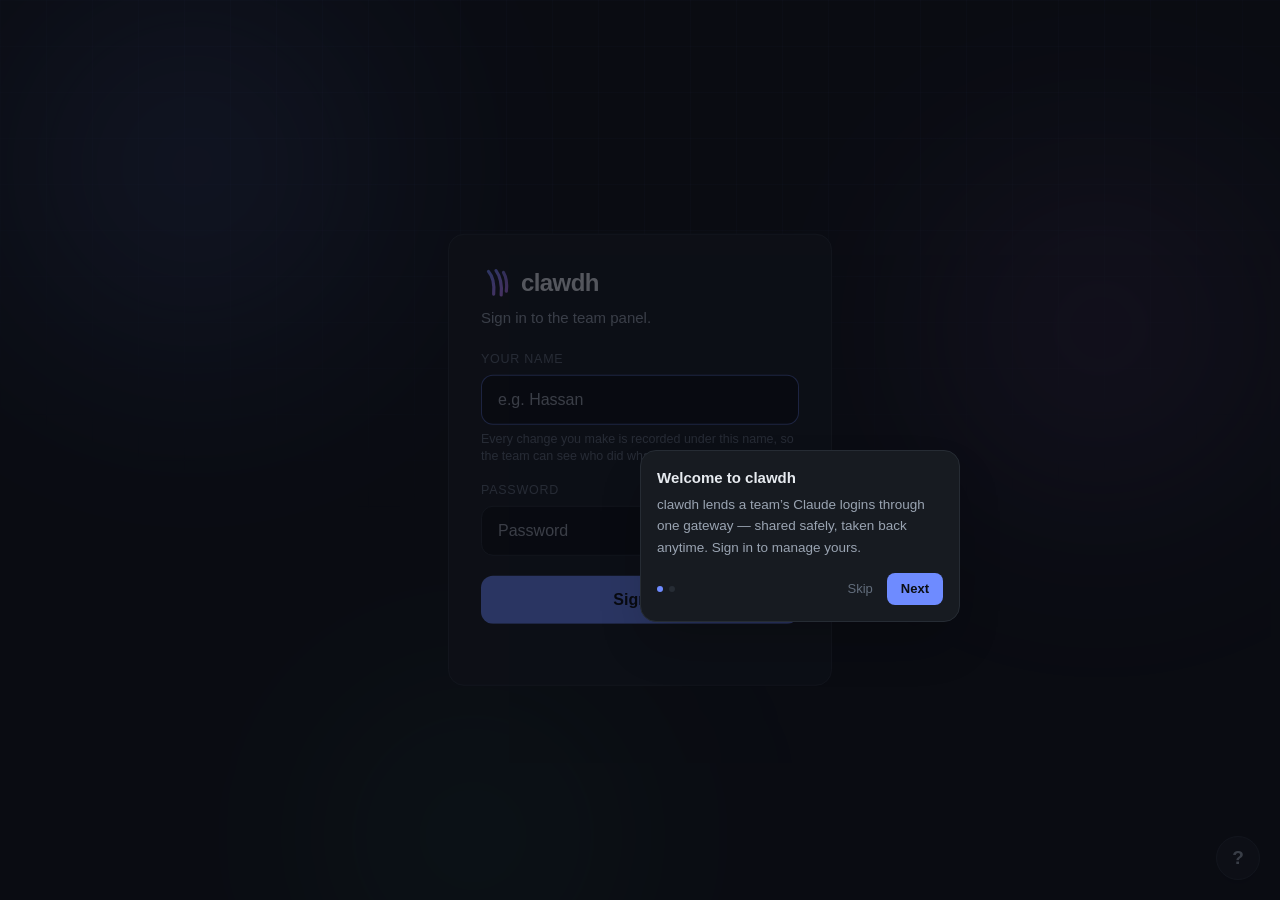
==== panel/webui/index.html @ 78600550 "chore(panel): ship the build that has the Telemetry tab Co-Authored-By: Claude Sonnet 5.5 <noreply@a" ====
<!doctype html>
<html lang="en">
  <head>
    <meta charset="UTF-8" />
    <meta name="viewport" content="width=device-width, initial-scale=1.0" />
    <meta name="description" content="clawdh — share one Claude subscription across a team." />
    <link rel="icon" href="data:image/svg+xml,%3Csvg xmlns='http://www.w3.org/2000/svg' viewBox='0 0 32 32'%3E%3Cdefs%3E%3ClinearGradient id='g' x1='4' y1='2' x2='28' y2='30' gradientUnits='userSpaceOnUse'%3E%3Cstop stop-color='%236E8BFF'/%3E%3Cstop offset='1' stop-color='%23C77DFF'/%3E%3C/linearGradient%3E%3C/defs%3E%3Cg fill='none' stroke='url(%23g)' stroke-width='3.4' stroke-linecap='round'%3E%3Cpath d='M8 4C12.5 9 14.5 17 13.5 28'/%3E%3Cpath d='M16 3C20.5 9 22.5 18 21.5 29'/%3E%3Cpath d='M24 5C27 10 28 16.5 27 25'/%3E%3C/g%3E%3C/svg%3E" />
    <title>clawdh</title>
    <script type="module" crossorigin src="./assets/index-BSaSTLwF.js"></script>
    <link rel="stylesheet" crossorigin href="./assets/index-Ym2a5J-C.css">
  </head>
  <body>
    <div id="root"></div>
  </body>
</html>
---- panel/webui/assets/index-Ym2a5J-C.css ----
*,:before,:after{--tw-border-spacing-x: 0;--tw-border-spacing-y: 0;--tw-translate-x: 0;--tw-translate-y: 0;--tw-rotate: 0;--tw-skew-x: 0;--tw-skew-y: 0;--tw-scale-x: 1;--tw-scale-y: 1;--tw-pan-x: ;--tw-pan-y: ;--tw-pinch-zoom: ;--tw-scroll-snap-strictness: proximity;--tw-gradient-from-position: ;--tw-gradient-via-position: ;--tw-gradient-to-position: ;--tw-ordinal: ;--tw-slashed-zero: ;--tw-numeric-figure: ;--tw-numeric-spacing: ;--tw-numeric-fraction: ;--tw-ring-inset: ;--tw-ring-offset-width: 0px;--tw-ring-offset-color: #fff;--tw-ring-color: rgb(59 130 246 / .5);--tw-ring-offset-shadow: 0 0 #0000;--tw-ring-shadow: 0 0 #0000;--tw-shadow: 0 0 #0000;--tw-shadow-colored: 0 0 #0000;--tw-blur: ;--tw-brightness: ;--tw-contrast: ;--tw-grayscale: ;--tw-hue-rotate: ;--tw-invert: ;--tw-saturate: ;--tw-sepia: ;--tw-drop-shadow: ;--tw-backdrop-blur: ;--tw-backdrop-brightness: ;--tw-backdrop-contrast: ;--tw-backdrop-grayscale: ;--tw-backdrop-hue-rotate: ;--tw-backdrop-invert: ;--tw-backdrop-opacity: ;--tw-backdrop-saturate: ;--tw-backdrop-sepia: ;--tw-contain-size: ;--tw-contain-layout: ;--tw-contain-paint: ;--tw-contain-style: }::backdrop{--tw-border-spacing-x: 0;--tw-border-spacing-y: 0;--tw-translate-x: 0;--tw-translate-y: 0;--tw-rotate: 0;--tw-skew-x: 0;--tw-skew-y: 0;--tw-scale-x: 1;--tw-scale-y: 1;--tw-pan-x: ;--tw-pan-y: ;--tw-pinch-zoom: ;--tw-scroll-snap-strictness: proximity;--tw-gradient-from-position: ;--tw-gradient-via-position: ;--tw-gradient-to-position: ;--tw-ordinal: ;--tw-slashed-zero: ;--tw-numeric-figure: ;--tw-numeric-spacing: ;--tw-numeric-fraction: ;--tw-ring-inset: ;--tw-ring-offset-width: 0px;--tw-ring-offset-color: #fff;--tw-ring-color: rgb(59 130 246 / .5);--tw-ring-offset-shadow: 0 0 #0000;--tw-ring-shadow: 0 0 #0000;--tw-shadow: 0 0 #0000;--tw-shadow-colored: 0 0 #0000;--tw-blur: ;--tw-brightness: ;--tw-contrast: ;--tw-grayscale: ;--tw-hue-rotate: ;--tw-invert: ;--tw-saturate: ;--tw-sepia: ;--tw-drop-shadow: ;--tw-backdrop-blur: ;--tw-backdrop-brightness: ;--tw-backdrop-contrast: ;--tw-backdrop-grayscale: ;--tw-backdrop-hue-rotate: ;--tw-backdrop-invert: ;--tw-backdrop-opacity: ;--tw-backdrop-saturate: ;--tw-backdrop-sepia: ;--tw-contain-size: ;--tw-contain-layout: ;--tw-contain-paint: ;--tw-contain-style: }*,:before,:after{box-sizing:border-box;border-width:0;border-style:solid;border-color:#e5e7eb}:before,:after{--tw-content: ""}html,:host{line-height:1.5;-webkit-text-size-adjust:100%;-moz-tab-size:4;-o-tab-size:4;tab-size:4;font-family:-apple-system,BlinkMacSystemFont,Segoe UI,Roboto,sans-serif;font-feature-settings:normal;font-variation-settings:normal;-webkit-tap-highlight-color:transparent}body{margin:0;line-height:inherit}hr{height:0;color:inherit;border-top-width:1px}abbr:where([title]){-webkit-text-decoration:underline dotted;text-decoration:underline dotted}h1,h2,h3,h4,h5,h6{font-size:inherit;font-weight:inherit}a{color:inherit;text-decoration:inherit}b,strong{font-weight:bolder}code,kbd,samp,pre{font-family:ui-monospace,SFMono-Regular,Menlo,monospace;font-feature-settings:normal;font-variation-settings:normal;font-size:1em}small{font-size:80%}sub,sup{font-size:75%;line-height:0;position:relative;vertical-align:baseline}sub{bottom:-.25em}sup{top:-.5em}table{text-indent:0;border-color:inherit;border-collapse:collapse}button,input,optgroup,select,textarea{font-family:inherit;font-feature-settings:inherit;font-variation-settings:inherit;font-size:100%;font-weight:inherit;line-height:inherit;letter-spacing:inherit;color:inherit;margin:0;padding:0}button,select{text-transform:none}button,input:where([type=button]),input:where([type=reset]),input:where([type=submit]){-webkit-appearance:button;background-color:transparent;background-image:none}:-moz-focusring{outline:auto}:-moz-ui-invalid{box-shadow:none}progress{vertical-align:baseline}::-webkit-inner-spin-button,::-webkit-outer-spin-button{height:auto}[type=search]{-webkit-appearance:textfield;outline-offset:-2px}::-webkit-search-decoration{-webkit-appearance:none}::-webkit-file-upload-button{-webkit-appearance:button;font:inherit}summary{display:list-item}blockquote,dl,dd,h1,h2,h3,h4,h5,h6,hr,figure,p,pre{margin:0}fieldset{margin:0;padding:0}legend{padding:0}ol,ul,menu{list-style:none;margin:0;padding:0}dialog{padding:0}textarea{resize:vertical}input::-moz-placeholder,textarea::-moz-placeholder{opacity:1;color:#9ca3af}input::placeholder,textarea::placeholder{opacity:1;color:#9ca3af}button,[role=button]{cursor:pointer}:disabled{cursor:default}img,svg,video,canvas,audio,iframe,embed,object{display:block;vertical-align:middle}img,video{max-width:100%;height:auto}[hidden]:where(:not([hidden=until-found])){display:none}.pointer-events-none{pointer-events:none}.visible{visibility:visible}.fixed{position:fixed}.absolute{position:absolute}.relative{position:relative}.inset-0{top:0;right:0;bottom:0;left:0}.inset-x-0{left:0;right:0}.inset-x-2{left:.5rem;right:.5rem}.-bottom-px{bottom:-1px}.-left-\[27px\]{left:-27px}.bottom-3\.5{bottom:.875rem}.right-0{right:0}.right-3\.5{right:.875rem}.top-1\.5{top:.375rem}.top-1\/3{top:33.333333%}.z-10{z-index:10}.z-30{z-index:30}.z-40{z-index:40}.z-50{z-index:50}.z-\[60\]{z-index:60}.col-span-2{grid-column:span 2 / span 2}.col-start-1{grid-column-start:1}.col-start-2{grid-column-start:2}.row-start-1{grid-row-start:1}.row-start-2{grid-row-start:2}.-mx-5{margin-left:-1.25rem;margin-right:-1.25rem}.mx-auto{margin-left:auto;margin-right:auto}.mb-1{margin-bottom:.25rem}.mb-1\.5{margin-bottom:.375rem}.mb-2{margin-bottom:.5rem}.mb-2\.5{margin-bottom:.625rem}.mb-6{margin-bottom:1.5rem}.ml-1\.5{margin-left:.375rem}.ml-2{margin-left:.5rem}.ml-auto{margin-left:auto}.mr-2{margin-right:.5rem}.mt-0\.5{margin-top:.125rem}.mt-1{margin-top:.25rem}.mt-1\.5{margin-top:.375rem}.mt-10{margin-top:2.5rem}.mt-2{margin-top:.5rem}.mt-2\.5{margin-top:.625rem}.mt-3{margin-top:.75rem}.mt-3\.5{margin-top:.875rem}.mt-4{margin-top:1rem}.mt-5{margin-top:1.25rem}.mt-6{margin-top:1.5rem}.mt-8{margin-top:2rem}.block{display:block}.inline-block{display:inline-block}.inline{display:inline}.flex{display:flex}.inline-flex{display:inline-flex}.grid{display:grid}.hidden{display:none}.h-0\.5{height:.125rem}.h-1\.5{height:.375rem}.h-10{height:2.5rem}.h-2{height:.5rem}.h-2\.5{height:.625rem}.h-3\.5{height:.875rem}.h-5{height:1.25rem}.h-8{height:2rem}.h-9{height:2.25rem}.h-\[6px\]{height:6px}.h-full{height:100%}.max-h-72{max-height:18rem}.max-h-80{max-height:20rem}.min-h-0{min-height:0px}.min-h-\[1\.2em\]{min-height:1.2em}.min-h-\[28px\]{min-height:28px}.min-h-full{min-height:100%}.min-h-screen{min-height:100vh}.w-1\.5{width:.375rem}.w-10{width:2.5rem}.w-12{width:3rem}.w-16{width:4rem}.w-2\.5{width:.625rem}.w-3\.5{width:.875rem}.w-32{width:8rem}.w-4{width:1rem}.w-5{width:1.25rem}.w-60{width:15rem}.w-8{width:2rem}.w-9{width:2.25rem}.w-\[6px\]{width:6px}.w-fit{width:-moz-fit-content;width:fit-content}.w-full{width:100%}.min-w-0{min-width:0px}.max-w-3xl{max-width:48rem}.max-w-5xl{max-width:64rem}.max-w-\[20rem\]{max-width:20rem}.max-w-full{max-width:100%}.max-w-md{max-width:28rem}.max-w-sm{max-width:24rem}.max-w-xl{max-width:36rem}.flex-1{flex:1 1 0%}.shrink-0{flex-shrink:0}.basis-\[200px\]{flex-basis:200px}.basis-full{flex-basis:100%}.transform{transform:translate(var(--tw-translate-x),var(--tw-translate-y)) rotate(var(--tw-rotate)) skew(var(--tw-skew-x)) skewY(var(--tw-skew-y)) scaleX(var(--tw-scale-x)) scaleY(var(--tw-scale-y))}@keyframes pulse{50%{opacity:.5}}.animate-pulse{animation:pulse 2s cubic-bezier(.4,0,.6,1) infinite}.cursor-help{cursor:help}.resize{resize:both}.grid-cols-1{grid-template-columns:repeat(1,minmax(0,1fr))}.grid-cols-2{grid-template-columns:repeat(2,minmax(0,1fr))}.grid-cols-\[1fr_auto_auto_auto\]{grid-template-columns:1fr auto auto auto}.grid-cols-\[minmax\(0\,1fr\)_96px\]{grid-template-columns:minmax(0,1fr) 96px}.flex-col{flex-direction:column}.flex-wrap{flex-wrap:wrap}.items-start{align-items:flex-start}.items-end{align-items:flex-end}.items-center{align-items:center}.items-baseline{align-items:baseline}.justify-end{justify-content:flex-end}.justify-center{justify-content:center}.justify-between{justify-content:space-between}.gap-1{gap:.25rem}.gap-1\.5{gap:.375rem}.gap-2{gap:.5rem}.gap-2\.5{gap:.625rem}.gap-3{gap:.75rem}.gap-4{gap:1rem}.gap-x-3{-moz-column-gap:.75rem;column-gap:.75rem}.gap-x-4{-moz-column-gap:1rem;column-gap:1rem}.gap-x-6{-moz-column-gap:1.5rem;column-gap:1.5rem}.gap-y-0\.5{row-gap:.125rem}.gap-y-1{row-gap:.25rem}.gap-y-2{row-gap:.5rem}.gap-y-3{row-gap:.75rem}.space-y-2>:not([hidden])~:not([hidden]){--tw-space-y-reverse: 0;margin-top:calc(.5rem * calc(1 - var(--tw-space-y-reverse)));margin-bottom:calc(.5rem * var(--tw-space-y-reverse))}.divide-y>:not([hidden])~:not([hidden]){--tw-divide-y-reverse: 0;border-top-width:calc(1px * calc(1 - var(--tw-divide-y-reverse)));border-bottom-width:calc(1px * var(--tw-divide-y-reverse))}.divide-line\/60>:not([hidden])~:not([hidden]){border-color:#262c3499}.overflow-auto{overflow:auto}.overflow-hidden{overflow:hidden}.overflow-x-auto{overflow-x:auto}.overflow-y-auto{overflow-y:auto}.truncate{overflow:hidden;text-overflow:ellipsis;white-space:nowrap}.whitespace-nowrap{white-space:nowrap}.whitespace-pre-wrap{white-space:pre-wrap}.break-words{overflow-wrap:break-word}.rounded{border-radius:.25rem}.rounded-2xl{border-radius:1rem}.rounded-full{border-radius:9999px}.rounded-lg{border-radius:.5rem}.rounded-md{border-radius:.375rem}.rounded-xl{border-radius:.75rem}.border{border-width:1px}.border-2{border-width:2px}.border-b{border-bottom-width:1px}.border-l{border-left-width:1px}.border-t{border-top-width:1px}.border-dashed{border-style:dashed}.border-crit\/30{border-color:#e05c534d}.border-crit\/40{border-color:#e05c5366}.border-ground{--tw-border-opacity: 1;border-color:rgb(15 18 22 / var(--tw-border-opacity, 1))}.border-line{--tw-border-opacity: 1;border-color:rgb(38 44 52 / var(--tw-border-opacity, 1))}.border-ok{--tw-border-opacity: 1;border-color:rgb(70 192 138 / var(--tw-border-opacity, 1))}.border-ok\/30{border-color:#46c08a4d}.border-ok\/40{border-color:#46c08a66}.border-ok\/50{border-color:#46c08a80}.border-primary{--tw-border-opacity: 1;border-color:rgb(110 139 255 / var(--tw-border-opacity, 1))}.border-primary\/40{border-color:#6e8bff66}.border-primary\/60{border-color:#6e8bff99}.border-warn\/30{border-color:#e0a83e4d}.border-warn\/40{border-color:#e0a83e66}.bg-black\/55{background-color:#0000008c}.bg-black\/60{background-color:#0009}.bg-crit{--tw-bg-opacity: 1;background-color:rgb(224 92 83 / var(--tw-bg-opacity, 1))}.bg-crit\/10{background-color:#e05c531a}.bg-crit\/5{background-color:#e05c530d}.bg-ground{--tw-bg-opacity: 1;background-color:rgb(15 18 22 / var(--tw-bg-opacity, 1))}.bg-line{--tw-bg-opacity: 1;background-color:rgb(38 44 52 / var(--tw-bg-opacity, 1))}.bg-ok{--tw-bg-opacity: 1;background-color:rgb(70 192 138 / var(--tw-bg-opacity, 1))}.bg-ok\/10{background-color:#46c08a1a}.bg-primary{--tw-bg-opacity: 1;background-color:rgb(110 139 255 / var(--tw-bg-opacity, 1))}.bg-primary\/10{background-color:#6e8bff1a}.bg-primary\/15{background-color:#6e8bff26}.bg-raised{--tw-bg-opacity: 1;background-color:rgb(23 27 33 / var(--tw-bg-opacity, 1))}.bg-raised-2{--tw-bg-opacity: 1;background-color:rgb(30 36 45 / var(--tw-bg-opacity, 1))}.bg-sunken{--tw-bg-opacity: 1;background-color:rgb(11 14 18 / var(--tw-bg-opacity, 1))}.bg-transparent{background-color:transparent}.bg-warn{--tw-bg-opacity: 1;background-color:rgb(224 168 62 / var(--tw-bg-opacity, 1))}.bg-warn\/10{background-color:#e0a83e1a}.fill-faint{fill:#626d7c}.fill-ink{fill:#e7ebf0}.stroke-line{stroke:#262c34}.p-0\.5{padding:.125rem}.p-1{padding:.25rem}.p-3{padding:.75rem}.p-3\.5{padding:.875rem}.p-4{padding:1rem}.p-5{padding:1.25rem}.p-7{padding:1.75rem}.p-8{padding:2rem}.px-1\.5{padding-left:.375rem;padding-right:.375rem}.px-2{padding-left:.5rem;padding-right:.5rem}.px-2\.5{padding-left:.625rem;padding-right:.625rem}.px-3{padding-left:.75rem;padding-right:.75rem}.px-3\.5{padding-left:.875rem;padding-right:.875rem}.px-4{padding-left:1rem;padding-right:1rem}.px-5{padding-left:1.25rem;padding-right:1.25rem}.px-6{padding-left:1.5rem;padding-right:1.5rem}.px-7{padding-left:1.75rem;padding-right:1.75rem}.py-0\.5{padding-top:.125rem;padding-bottom:.125rem}.py-1{padding-top:.25rem;padding-bottom:.25rem}.py-1\.5{padding-top:.375rem;padding-bottom:.375rem}.py-12{padding-top:3rem;padding-bottom:3rem}.py-2{padding-top:.5rem;padding-bottom:.5rem}.py-2\.5{padding-top:.625rem;padding-bottom:.625rem}.py-3{padding-top:.75rem;padding-bottom:.75rem}.py-6{padding-top:1.5rem;padding-bottom:1.5rem}.py-8{padding-top:2rem;padding-bottom:2rem}.py-\[1px\],.py-px{padding-top:1px;padding-bottom:1px}.pb-1{padding-bottom:.25rem}.pb-24{padding-bottom:6rem}.pb-3{padding-bottom:.75rem}.pb-4{padding-bottom:1rem}.pb-6{padding-bottom:1.5rem}.pl-2\.5{padding-left:.625rem}.pl-6{padding-left:1.5rem}.pr-1{padding-right:.25rem}.pr-1\.5{padding-right:.375rem}.pt-1{padding-top:.25rem}.pt-3{padding-top:.75rem}.pt-3\.5{padding-top:.875rem}.pt-8{padding-top:2rem}.text-left{text-align:left}.text-center{text-align:center}.text-right{text-align:right}.font-mono{font-family:ui-monospace,SFMono-Regular,Menlo,monospace}.font-sans{font-family:-apple-system,BlinkMacSystemFont,Segoe UI,Roboto,sans-serif}.text-2xl{font-size:1.5rem;line-height:2rem}.text-\[11\.5px\]{font-size:11.5px}.text-\[11px\]{font-size:11px}.text-\[12\.5px\]{font-size:12.5px}.text-\[12px\]{font-size:12px}.text-\[13\.5px\]{font-size:13.5px}.text-\[13px\]{font-size:13px}.text-\[14\.5px\]{font-size:14.5px}.text-\[14px\]{font-size:14px}.text-\[15px\]{font-size:15px}.text-\[16px\]{font-size:16px}.text-\[17px\]{font-size:17px}.text-\[22px\]{font-size:22px}.text-\[28px\]{font-size:28px}.text-sm{font-size:.875rem;line-height:1.25rem}.text-xl{font-size:1.25rem;line-height:1.75rem}.font-bold{font-weight:700}.font-medium{font-weight:500}.font-normal{font-weight:400}.font-semibold{font-weight:600}.uppercase{text-transform:uppercase}.normal-case{text-transform:none}.tabular-nums{--tw-numeric-spacing: tabular-nums;font-variant-numeric:var(--tw-ordinal) var(--tw-slashed-zero) var(--tw-numeric-figure) var(--tw-numeric-spacing) var(--tw-numeric-fraction)}.leading-relaxed{line-height:1.625}.leading-snug{line-height:1.375}.tracking-\[0\.06em\]{letter-spacing:.06em}.tracking-\[0\.08em\]{letter-spacing:.08em}.tracking-tight{letter-spacing:-.025em}.tracking-wide{letter-spacing:.025em}.text-crit{--tw-text-opacity: 1;color:rgb(224 92 83 / var(--tw-text-opacity, 1))}.text-faint{--tw-text-opacity: 1;color:rgb(98 109 124 / var(--tw-text-opacity, 1))}.text-ink{--tw-text-opacity: 1;color:rgb(231 235 240 / var(--tw-text-opacity, 1))}.text-ink\/90{color:#e7ebf0e6}.text-muted{--tw-text-opacity: 1;color:rgb(154 164 178 / var(--tw-text-opacity, 1))}.text-ok{--tw-text-opacity: 1;color:rgb(70 192 138 / var(--tw-text-opacity, 1))}.text-primary{--tw-text-opacity: 1;color:rgb(110 139 255 / var(--tw-text-opacity, 1))}.text-sunken{--tw-text-opacity: 1;color:rgb(11 14 18 / var(--tw-text-opacity, 1))}.text-warn{--tw-text-opacity: 1;color:rgb(224 168 62 / var(--tw-text-opacity, 1))}.opacity-85{opacity:.85}.shadow-2xl{--tw-shadow: 0 25px 50px -12px rgb(0 0 0 / .25);--tw-shadow-colored: 0 25px 50px -12px var(--tw-shadow-color);box-shadow:var(--tw-ring-offset-shadow, 0 0 #0000),var(--tw-ring-shadow, 0 0 #0000),var(--tw-shadow)}.shadow-lg{--tw-shadow: 0 10px 15px -3px rgb(0 0 0 / .1), 0 4px 6px -4px rgb(0 0 0 / .1);--tw-shadow-colored: 0 10px 15px -3px var(--tw-shadow-color), 0 4px 6px -4px var(--tw-shadow-color);box-shadow:var(--tw-ring-offset-shadow, 0 0 #0000),var(--tw-ring-shadow, 0 0 #0000),var(--tw-shadow)}.shadow-xl{--tw-shadow: 0 20px 25px -5px rgb(0 0 0 / .1), 0 8px 10px -6px rgb(0 0 0 / .1);--tw-shadow-colored: 0 20px 25px -5px var(--tw-shadow-color), 0 8px 10px -6px var(--tw-shadow-color);box-shadow:var(--tw-ring-offset-shadow, 0 0 #0000),var(--tw-ring-shadow, 0 0 #0000),var(--tw-shadow)}.shadow-primary\/20{--tw-shadow-color: rgb(110 139 255 / .2);--tw-shadow: var(--tw-shadow-colored)}.outline-none{outline:2px solid transparent;outline-offset:2px}.ring{--tw-ring-offset-shadow: var(--tw-ring-inset) 0 0 0 var(--tw-ring-offset-width) var(--tw-ring-offset-color);--tw-ring-shadow: var(--tw-ring-inset) 0 0 0 calc(3px + var(--tw-ring-offset-width)) var(--tw-ring-color);box-shadow:var(--tw-ring-offset-shadow),var(--tw-ring-shadow),var(--tw-shadow, 0 0 #0000)}.blur{--tw-blur: blur(8px);filter:var(--tw-blur) var(--tw-brightness) var(--tw-contrast) var(--tw-grayscale) var(--tw-hue-rotate) var(--tw-invert) var(--tw-saturate) var(--tw-sepia) var(--tw-drop-shadow)}.filter{filter:var(--tw-blur) var(--tw-brightness) var(--tw-contrast) var(--tw-grayscale) var(--tw-hue-rotate) var(--tw-invert) var(--tw-saturate) var(--tw-sepia) var(--tw-drop-shadow)}.backdrop-blur-\[2px\]{--tw-backdrop-blur: blur(2px);-webkit-backdrop-filter:var(--tw-backdrop-blur) var(--tw-backdrop-brightness) var(--tw-backdrop-contrast) var(--tw-backdrop-grayscale) var(--tw-backdrop-hue-rotate) var(--tw-backdrop-invert) var(--tw-backdrop-opacity) var(--tw-backdrop-saturate) var(--tw-backdrop-sepia);backdrop-filter:var(--tw-backdrop-blur) var(--tw-backdrop-brightness) var(--tw-backdrop-contrast) var(--tw-backdrop-grayscale) var(--tw-backdrop-hue-rotate) var(--tw-backdrop-invert) var(--tw-backdrop-opacity) var(--tw-backdrop-saturate) var(--tw-backdrop-sepia)}.transition{transition-property:color,background-color,border-color,text-decoration-color,fill,stroke,opacity,box-shadow,transform,filter,backdrop-filter;transition-timing-function:cubic-bezier(.4,0,.2,1);transition-duration:.15s}.transition-\[filter\]{transition-property:filter;transition-timing-function:cubic-bezier(.4,0,.2,1);transition-duration:.15s}.transition-colors{transition-property:color,background-color,border-color,text-decoration-color,fill,stroke;transition-timing-function:cubic-bezier(.4,0,.2,1);transition-duration:.15s}.transition-transform{transition-property:transform;transition-timing-function:cubic-bezier(.4,0,.2,1);transition-duration:.15s}:root{color-scheme:dark}html,body,#root{height:100%}body{margin:0;background:#0f1216;color:#e7ebf0;font-family:-apple-system,BlinkMacSystemFont,Segoe UI,Roboto,sans-serif;-webkit-font-smoothing:antialiased}::-moz-selection{background:#6e8bff;color:#0b0e12}::selection{background:#6e8bff;color:#0b0e12}.scrollbar-none{scrollbar-width:none}.scrollbar-none::-webkit-scrollbar{display:none}.backdrop{position:fixed;top:0;right:0;bottom:0;left:0;z-index:-1;overflow:hidden;pointer-events:none;background:#0f1216}.backdrop:after{content:"";position:absolute;top:0;right:0;bottom:0;left:0;background-image:linear-gradient(rgba(110,139,255,.05) 1px,transparent 1px),linear-gradient(90deg,rgba(110,139,255,.05) 1px,transparent 1px);background-size:46px 46px;-webkit-mask-image:radial-gradient(ellipse 80% 60% at 50% 0%,#000 40%,transparent 100%);mask-image:radial-gradient(ellipse 80% 60% at 50% 0%,#000 40%,transparent 100%)}.blob{position:absolute;border-radius:50%;filter:blur(90px);opacity:.5;will-change:transform}.blob.a{width:46vw;height:46vw;left:-8vw;top:-10vw;background:radial-gradient(circle,rgba(110,139,255,.55),transparent 70%);animation:drift-a 26s ease-in-out infinite}.blob.b{width:40vw;height:40vw;right:-6vw;top:8vh;background:radial-gradient(circle,rgba(199,125,255,.4),transparent 70%);animation:drift-b 32s ease-in-out infinite}.blob.c{width:38vw;height:38vw;left:18vw;bottom:-14vw;background:radial-gradient(circle,rgba(70,192,138,.3),transparent 70%);animation:drift-c 38s ease-in-out infinite}@keyframes drift-a{0%,to{transform:translate(0) scale(1)}50%{transform:translate(10vw,7vh) scale(1.12)}}@keyframes drift-b{0%,to{transform:translate(0) scale(1)}50%{transform:translate(-8vw,10vh) scale(.9)}}@keyframes drift-c{0%,to{transform:translate(0) scale(1)}50%{transform:translate(9vw,-8vh) scale(1.1)}}@media (prefers-reduced-motion: reduce){.blob{animation:none}}.wordmark:hover .logo-mark path{animation:logo-rake .55s cubic-bezier(.2,.7,.3,1) both}.wordmark:hover .logo-mark path:nth-of-type(2){animation-delay:.07s}.wordmark:hover .logo-mark path:nth-of-type(3){animation-delay:.14s}@keyframes logo-rake{0%{stroke-dasharray:1 1.1;stroke-dashoffset:1.04}to{stroke-dasharray:1 1.1;stroke-dashoffset:0}}@media (prefers-reduced-motion: reduce){.wordmark:hover .logo-mark path{animation:none}}:root{--intro-lift: 1.42s}.intro{--primary: #6E8BFF;--primary-2: #C77DFF;--ground: #0F1216;--ink: #E7EBF0;--muted: #9AA4B2;--line: #262C34;position:fixed;top:0;right:0;bottom:0;left:0;z-index:1000;display:flex;align-items:center;justify-content:center;background:var(--ground);pointer-events:none;animation:intro-lift .42s ease-in-out var(--intro-lift) both}@keyframes intro-lift{to{opacity:0;transform:scale(1.03)}}.intro-stage{position:relative;width:70vmin;max-width:460px;animation:intro-jolt .18s linear .72s}@keyframes intro-jolt{0%{transform:none}25%{transform:translate(-2px,1px)}50%{transform:translate(2px,-1px)}75%{transform:translate(-1px)}to{transform:none}}.intro-svg{display:block;width:100%;height:auto;overflow:visible}.intro-stop-a{stop-color:var(--primary)}.intro-stop-b{stop-color:var(--primary-2)}.intro-slash path{fill:none;stroke-linecap:round;stroke-dasharray:1 1.1;stroke-dashoffset:1.04;animation:intro-draw .42s cubic-bezier(.75,0,.25,1) both}@keyframes intro-draw{to{stroke-dashoffset:0}}.intro-slash .glow{stroke:url(#intrograd);stroke-width:18;opacity:.55;filter:url(#introglow)}.intro-slash .core{stroke:url(#intrograd);stroke-width:7.5}.intro-slash .hot{stroke:#fff;stroke-width:2.2;animation-name:intro-draw-hot}@keyframes intro-draw-hot{0%{stroke-dashoffset:1.04;opacity:0}30%{opacity:.95}to{stroke-dashoffset:0;opacity:.95}}.intro-slash.s0 path{animation-delay:.1s}.intro-slash.s0 .hot{animation-delay:.15s}.intro-slash.s1 path{animation-delay:.21s}.intro-slash.s1 .hot{animation-delay:.26s}.intro-slash.s2 path{animation-delay:.32s}.intro-slash.s2 .hot{animation-delay:.37s}.intro-slash{animation:intro-settle .5s ease-out .82s both}@keyframes intro-settle{to{opacity:.22}}.intro-spark{opacity:0;transform-box:fill-box;transform-origin:center;animation:intro-spark .5s ease-out both}@keyframes intro-spark{0%{opacity:0;transform:none}15%{opacity:1}to{opacity:0;transform:translate(var(--dx),var(--dy)) scale(.2)}}.intro-flash,.intro-ring{transform-box:fill-box;transform-origin:center;opacity:0}.intro-flash{animation:intro-flash .6s ease-out .69s both}@keyframes intro-flash{0%{opacity:0;transform:scale(.5)}40%{opacity:.9}to{opacity:0;transform:scale(1.35)}}.intro-ring{fill:none;stroke:url(#intrograd);stroke-width:1.5;animation:intro-ring .75s cubic-bezier(.2,.7,.3,1) .74s both}@keyframes intro-ring{0%{opacity:0;transform:scale(.1)}35%{opacity:.7}to{opacity:0;transform:scale(1.3)}}.intro-word{position:absolute;top:0;right:0;bottom:0;left:0;display:flex;flex-direction:column;align-items:center;justify-content:center;gap:12px;font-size:48px;font-weight:650;color:var(--ink);opacity:0;filter:blur(12px);letter-spacing:.22em;transform:scale(.97);animation:intro-word .55s cubic-bezier(.2,.7,.2,1) .72s both}@keyframes intro-word{to{opacity:1;filter:blur(0);letter-spacing:-.03em;transform:none}}.intro-pill{font-size:12.5px;font-weight:500;letter-spacing:0;color:var(--muted);border:1px solid var(--line);background:#171b21cc;border-radius:999px;padding:3px 10px;opacity:0;transform:translateY(6px);animation:intro-pill .35s ease-out 1.04s both}@keyframes intro-pill{to{opacity:1;transform:none}}@media (prefers-reduced-motion: reduce){.intro{display:none}}.last\:border-b-0:last-child{border-bottom-width:0px}.last\:pb-0:last-child{padding-bottom:0}.hover\:border-crit\/50:hover{border-color:#e05c5380}.hover\:border-line\/0:hover{border-color:#262c3400}.hover\:border-muted:hover{--tw-border-opacity: 1;border-color:rgb(154 164 178 / var(--tw-border-opacity, 1))}.hover\:border-primary\/50:hover{border-color:#6e8bff80}.hover\:border-primary\/60:hover{border-color:#6e8bff99}.hover\:bg-primary\/20:hover{background-color:#6e8bff33}.hover\:bg-primary\/25:hover{background-color:#6e8bff40}.hover\:bg-raised-2:hover{--tw-bg-opacity: 1;background-color:rgb(30 36 45 / var(--tw-bg-opacity, 1))}.hover\:text-crit:hover{--tw-text-opacity: 1;color:rgb(224 92 83 / var(--tw-text-opacity, 1))}.hover\:text-ink:hover{--tw-text-opacity: 1;color:rgb(231 235 240 / var(--tw-text-opacity, 1))}.hover\:text-muted:hover{--tw-text-opacity: 1;color:rgb(154 164 178 / var(--tw-text-opacity, 1))}.hover\:ring-1:hover{--tw-ring-offset-shadow: var(--tw-ring-inset) 0 0 0 var(--tw-ring-offset-width) var(--tw-ring-offset-color);--tw-ring-shadow: var(--tw-ring-inset) 0 0 0 calc(1px + var(--tw-ring-offset-width)) var(--tw-ring-color);box-shadow:var(--tw-ring-offset-shadow),var(--tw-ring-shadow),var(--tw-shadow, 0 0 #0000)}.hover\:ring-primary\/25:hover{--tw-ring-color: rgb(110 139 255 / .25)}.hover\:brightness-110:hover{--tw-brightness: brightness(1.1);filter:var(--tw-blur) var(--tw-brightness) var(--tw-contrast) var(--tw-grayscale) var(--tw-hue-rotate) var(--tw-invert) var(--tw-saturate) var(--tw-sepia) var(--tw-drop-shadow)}.focus\:border-primary\/60:focus{border-color:#6e8bff99}.active\:scale-\[0\.97\]:active{--tw-scale-x: .97;--tw-scale-y: .97;transform:translate(var(--tw-translate-x),var(--tw-translate-y)) rotate(var(--tw-rotate)) skew(var(--tw-skew-x)) skewY(var(--tw-skew-y)) scaleX(var(--tw-scale-x)) scaleY(var(--tw-scale-y))}.active\:scale-\[0\.98\]:active{--tw-scale-x: .98;--tw-scale-y: .98;transform:translate(var(--tw-translate-x),var(--tw-translate-y)) rotate(var(--tw-rotate)) skew(var(--tw-skew-x)) skewY(var(--tw-skew-y)) scaleX(var(--tw-scale-x)) scaleY(var(--tw-scale-y))}.disabled\:opacity-40:disabled{opacity:.4}.disabled\:opacity-50:disabled{opacity:.5}@media (min-width: 640px){.sm\:bottom-5{bottom:1.25rem}.sm\:right-5{right:1.25rem}.sm\:col-span-1{grid-column:span 1 / span 1}.sm\:col-start-2{grid-column-start:2}.sm\:col-start-3{grid-column-start:3}.sm\:row-start-1{grid-row-start:1}.sm\:mx-0{margin-left:0;margin-right:0}.sm\:mt-0{margin-top:0}.sm\:grid{display:grid}.sm\:h-11{height:2.75rem}.sm\:w-11{width:2.75rem}.sm\:basis-auto{flex-basis:auto}.sm\:grid-cols-2{grid-template-columns:repeat(2,minmax(0,1fr))}.sm\:grid-cols-4{grid-template-columns:repeat(4,minmax(0,1fr))}.sm\:grid-cols-\[1fr_auto_auto_auto\]{grid-template-columns:1fr auto auto auto}.sm\:grid-cols-\[minmax\(0\,200px\)_minmax\(0\,1fr\)_96px\]{grid-template-columns:minmax(0,200px) minmax(0,1fr) 96px}.sm\:flex-row{flex-direction:row}.sm\:items-center{align-items:center}.sm\:gap-3{gap:.75rem}.sm\:gap-8{gap:2rem}.sm\:p-7{padding:1.75rem}.sm\:px-0{padding-left:0;padding-right:0}.sm\:px-8{padding-left:2rem;padding-right:2rem}.sm\:text-right{text-align:right}.sm\:text-\[19px\]{font-size:19px}.sm\:opacity-100{opacity:1}}
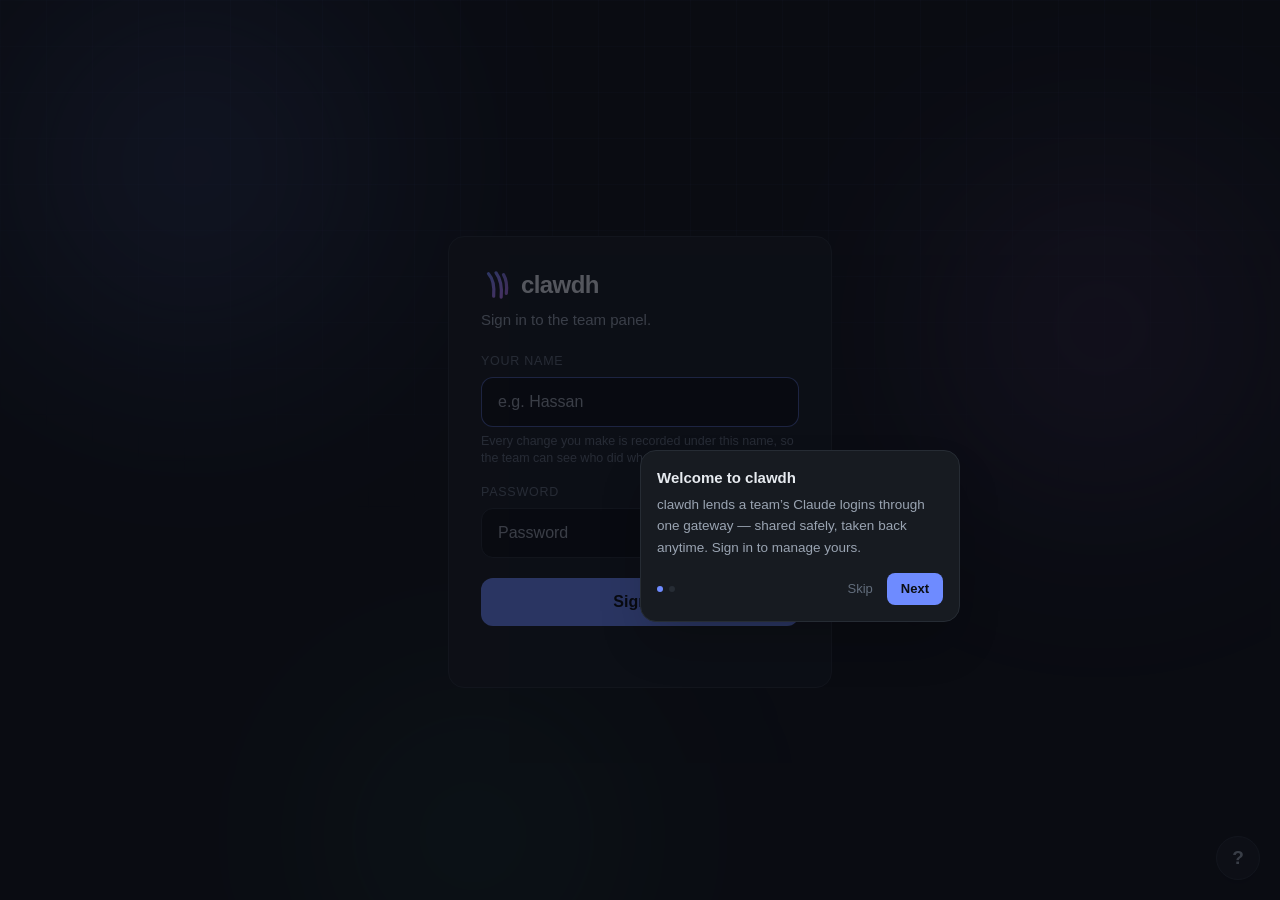
==== commit 14ffb5ba: "chore(panel): ship the build with token classes and presence Co-Authored-By: Claude Opus 5.5 <norepl" ====
--- a/panel/webui/index.html
+++ b/panel/webui/index.html
@@ -6,8 +6,8 @@
     <meta name="description" content="clawdh — share one Claude subscription across a team." />
     <link rel="icon" href="data:image/svg+xml,%3Csvg xmlns='http://www.w3.org/2000/svg' viewBox='0 0 32 32'%3E%3Cdefs%3E%3ClinearGradient id='g' x1='4' y1='2' x2='28' y2='30' gradientUnits='userSpaceOnUse'%3E%3Cstop stop-color='%236E8BFF'/%3E%3Cstop offset='1' stop-color='%23C77DFF'/%3E%3C/linearGradient%3E%3C/defs%3E%3Cg fill='none' stroke='url(%23g)' stroke-width='3.4' stroke-linecap='round'%3E%3Cpath d='M8 4C12.5 9 14.5 17 13.5 28'/%3E%3Cpath d='M16 3C20.5 9 22.5 18 21.5 29'/%3E%3Cpath d='M24 5C27 10 28 16.5 27 25'/%3E%3C/g%3E%3C/svg%3E" />
     <title>clawdh</title>
-    <script type="module" crossorigin src="./assets/index-BSaSTLwF.js"></script>
-    <link rel="stylesheet" crossorigin href="./assets/index-Ym2a5J-C.css">
+    <script type="module" crossorigin src="./assets/index-DvvPCub4.js"></script>
+    <link rel="stylesheet" crossorigin href="./assets/index-CKuBxmoS.css">
   </head>
   <body>
     <div id="root"></div>
--- a/panel/webui/assets/index-CKuBxmoS.css
+++ b/panel/webui/assets/index-CKuBxmoS.css
@@ -0,0 +1 @@
+*,:before,:after{--tw-border-spacing-x: 0;--tw-border-spacing-y: 0;--tw-translate-x: 0;--tw-translate-y: 0;--tw-rotate: 0;--tw-skew-x: 0;--tw-skew-y: 0;--tw-scale-x: 1;--tw-scale-y: 1;--tw-pan-x: ;--tw-pan-y: ;--tw-pinch-zoom: ;--tw-scroll-snap-strictness: proximity;--tw-gradient-from-position: ;--tw-gradient-via-position: ;--tw-gradient-to-position: ;--tw-ordinal: ;--tw-slashed-zero: ;--tw-numeric-figure: ;--tw-numeric-spacing: ;--tw-numeric-fraction: ;--tw-ring-inset: ;--tw-ring-offset-width: 0px;--tw-ring-offset-color: #fff;--tw-ring-color: rgb(59 130 246 / .5);--tw-ring-offset-shadow: 0 0 #0000;--tw-ring-shadow: 0 0 #0000;--tw-shadow: 0 0 #0000;--tw-shadow-colored: 0 0 #0000;--tw-blur: ;--tw-brightness: ;--tw-contrast: ;--tw-grayscale: ;--tw-hue-rotate: ;--tw-invert: ;--tw-saturate: ;--tw-sepia: ;--tw-drop-shadow: ;--tw-backdrop-blur: ;--tw-backdrop-brightness: ;--tw-backdrop-contrast: ;--tw-backdrop-grayscale: ;--tw-backdrop-hue-rotate: ;--tw-backdrop-invert: ;--tw-backdrop-opacity: ;--tw-backdrop-saturate: ;--tw-backdrop-sepia: ;--tw-contain-size: ;--tw-contain-layout: ;--tw-contain-paint: ;--tw-contain-style: }::backdrop{--tw-border-spacing-x: 0;--tw-border-spacing-y: 0;--tw-translate-x: 0;--tw-translate-y: 0;--tw-rotate: 0;--tw-skew-x: 0;--tw-skew-y: 0;--tw-scale-x: 1;--tw-scale-y: 1;--tw-pan-x: ;--tw-pan-y: ;--tw-pinch-zoom: ;--tw-scroll-snap-strictness: proximity;--tw-gradient-from-position: ;--tw-gradient-via-position: ;--tw-gradient-to-position: ;--tw-ordinal: ;--tw-slashed-zero: ;--tw-numeric-figure: ;--tw-numeric-spacing: ;--tw-numeric-fraction: ;--tw-ring-inset: ;--tw-ring-offset-width: 0px;--tw-ring-offset-color: #fff;--tw-ring-color: rgb(59 130 246 / .5);--tw-ring-offset-shadow: 0 0 #0000;--tw-ring-shadow: 0 0 #0000;--tw-shadow: 0 0 #0000;--tw-shadow-colored: 0 0 #0000;--tw-blur: ;--tw-brightness: ;--tw-contrast: ;--tw-grayscale: ;--tw-hue-rotate: ;--tw-invert: ;--tw-saturate: ;--tw-sepia: ;--tw-drop-shadow: ;--tw-backdrop-blur: ;--tw-backdrop-brightness: ;--tw-backdrop-contrast: ;--tw-backdrop-grayscale: ;--tw-backdrop-hue-rotate: ;--tw-backdrop-invert: ;--tw-backdrop-opacity: ;--tw-backdrop-saturate: ;--tw-backdrop-sepia: ;--tw-contain-size: ;--tw-contain-layout: ;--tw-contain-paint: ;--tw-contain-style: }*,:before,:after{box-sizing:border-box;border-width:0;border-style:solid;border-color:#e5e7eb}:before,:after{--tw-content: ""}html,:host{line-height:1.5;-webkit-text-size-adjust:100%;-moz-tab-size:4;-o-tab-size:4;tab-size:4;font-family:-apple-system,BlinkMacSystemFont,Segoe UI,Roboto,sans-serif;font-feature-settings:normal;font-variation-settings:normal;-webkit-tap-highlight-color:transparent}body{margin:0;line-height:inherit}hr{height:0;color:inherit;border-top-width:1px}abbr:where([title]){-webkit-text-decoration:underline dotted;text-decoration:underline dotted}h1,h2,h3,h4,h5,h6{font-size:inherit;font-weight:inherit}a{color:inherit;text-decoration:inherit}b,strong{font-weight:bolder}code,kbd,samp,pre{font-family:ui-monospace,SFMono-Regular,Menlo,monospace;font-feature-settings:normal;font-variation-settings:normal;font-size:1em}small{font-size:80%}sub,sup{font-size:75%;line-height:0;position:relative;vertical-align:baseline}sub{bottom:-.25em}sup{top:-.5em}table{text-indent:0;border-color:inherit;border-collapse:collapse}button,input,optgroup,select,textarea{font-family:inherit;font-feature-settings:inherit;font-variation-settings:inherit;font-size:100%;font-weight:inherit;line-height:inherit;letter-spacing:inherit;color:inherit;margin:0;padding:0}button,select{text-transform:none}button,input:where([type=button]),input:where([type=reset]),input:where([type=submit]){-webkit-appearance:button;background-color:transparent;background-image:none}:-moz-focusring{outline:auto}:-moz-ui-invalid{box-shadow:none}progress{vertical-align:baseline}::-webkit-inner-spin-button,::-webkit-outer-spin-button{height:auto}[type=search]{-webkit-appearance:textfield;outline-offset:-2px}::-webkit-search-decoration{-webkit-appearance:none}::-webkit-file-upload-button{-webkit-appearance:button;font:inherit}summary{display:list-item}blockquote,dl,dd,h1,h2,h3,h4,h5,h6,hr,figure,p,pre{margin:0}fieldset{margin:0;padding:0}legend{padding:0}ol,ul,menu{list-style:none;margin:0;padding:0}dialog{padding:0}textarea{resize:vertical}input::-moz-placeholder,textarea::-moz-placeholder{opacity:1;color:#9ca3af}input::placeholder,textarea::placeholder{opacity:1;color:#9ca3af}button,[role=button]{cursor:pointer}:disabled{cursor:default}img,svg,video,canvas,audio,iframe,embed,object{display:block;vertical-align:middle}img,video{max-width:100%;height:auto}[hidden]:where(:not([hidden=until-found])){display:none}.pointer-events-none{pointer-events:none}.visible{visibility:visible}.fixed{position:fixed}.absolute{position:absolute}.relative{position:relative}.inset-0{top:0;right:0;bottom:0;left:0}.inset-x-0{left:0;right:0}.inset-x-2{left:.5rem;right:.5rem}.-bottom-px{bottom:-1px}.-left-\[27px\]{left:-27px}.bottom-3\.5{bottom:.875rem}.right-0{right:0}.right-3\.5{right:.875rem}.top-1\.5{top:.375rem}.top-1\/3{top:33.333333%}.z-10{z-index:10}.z-30{z-index:30}.z-40{z-index:40}.z-50{z-index:50}.z-\[60\]{z-index:60}.col-span-2{grid-column:span 2 / span 2}.col-start-1{grid-column-start:1}.col-start-2{grid-column-start:2}.row-start-1{grid-row-start:1}.row-start-2{grid-row-start:2}.-mx-5{margin-left:-1.25rem;margin-right:-1.25rem}.mx-auto{margin-left:auto;margin-right:auto}.mb-1{margin-bottom:.25rem}.mb-1\.5{margin-bottom:.375rem}.mb-2{margin-bottom:.5rem}.mb-2\.5{margin-bottom:.625rem}.mb-6{margin-bottom:1.5rem}.ml-1\.5{margin-left:.375rem}.ml-2{margin-left:.5rem}.ml-auto{margin-left:auto}.mr-2{margin-right:.5rem}.mt-0\.5{margin-top:.125rem}.mt-1{margin-top:.25rem}.mt-1\.5{margin-top:.375rem}.mt-10{margin-top:2.5rem}.mt-2{margin-top:.5rem}.mt-2\.5{margin-top:.625rem}.mt-3{margin-top:.75rem}.mt-3\.5{margin-top:.875rem}.mt-4{margin-top:1rem}.mt-5{margin-top:1.25rem}.mt-6{margin-top:1.5rem}.mt-8{margin-top:2rem}.block{display:block}.inline-block{display:inline-block}.inline{display:inline}.flex{display:flex}.inline-flex{display:inline-flex}.grid{display:grid}.hidden{display:none}.h-0\.5{height:.125rem}.h-1\.5{height:.375rem}.h-10{height:2.5rem}.h-2{height:.5rem}.h-2\.5{height:.625rem}.h-3\.5{height:.875rem}.h-5{height:1.25rem}.h-8{height:2rem}.h-9{height:2.25rem}.h-\[6px\]{height:6px}.h-full{height:100%}.max-h-72{max-height:18rem}.max-h-80{max-height:20rem}.min-h-0{min-height:0px}.min-h-\[1\.2em\]{min-height:1.2em}.min-h-\[28px\]{min-height:28px}.min-h-full{min-height:100%}.min-h-screen{min-height:100vh}.w-1\.5{width:.375rem}.w-10{width:2.5rem}.w-12{width:3rem}.w-16{width:4rem}.w-2{width:.5rem}.w-2\.5{width:.625rem}.w-3\.5{width:.875rem}.w-32{width:8rem}.w-4{width:1rem}.w-5{width:1.25rem}.w-60{width:15rem}.w-8{width:2rem}.w-9{width:2.25rem}.w-\[6px\]{width:6px}.w-fit{width:-moz-fit-content;width:fit-content}.w-full{width:100%}.min-w-0{min-width:0px}.min-w-\[190px\]{min-width:190px}.max-w-3xl{max-width:48rem}.max-w-5xl{max-width:64rem}.max-w-\[20rem\]{max-width:20rem}.max-w-full{max-width:100%}.max-w-md{max-width:28rem}.max-w-sm{max-width:24rem}.max-w-xl{max-width:36rem}.flex-1{flex:1 1 0%}.shrink-0{flex-shrink:0}.grow{flex-grow:1}.basis-\[200px\]{flex-basis:200px}.basis-full{flex-basis:100%}.transform{transform:translate(var(--tw-translate-x),var(--tw-translate-y)) rotate(var(--tw-rotate)) skew(var(--tw-skew-x)) skewY(var(--tw-skew-y)) scaleX(var(--tw-scale-x)) scaleY(var(--tw-scale-y))}@keyframes pulse{50%{opacity:.5}}.animate-pulse{animation:pulse 2s cubic-bezier(.4,0,.6,1) infinite}.cursor-help{cursor:help}.resize{resize:both}.grid-cols-1{grid-template-columns:repeat(1,minmax(0,1fr))}.grid-cols-2{grid-template-columns:repeat(2,minmax(0,1fr))}.grid-cols-\[1fr_auto_auto_auto\]{grid-template-columns:1fr auto auto auto}.grid-cols-\[minmax\(0\,1fr\)_96px\]{grid-template-columns:minmax(0,1fr) 96px}.flex-col{flex-direction:column}.flex-wrap{flex-wrap:wrap}.items-start{align-items:flex-start}.items-end{align-items:flex-end}.items-center{align-items:center}.items-baseline{align-items:baseline}.justify-end{justify-content:flex-end}.justify-center{justify-content:center}.justify-between{justify-content:space-between}.gap-1{gap:.25rem}.gap-1\.5{gap:.375rem}.gap-2{gap:.5rem}.gap-2\.5{gap:.625rem}.gap-3{gap:.75rem}.gap-4{gap:1rem}.gap-x-3{-moz-column-gap:.75rem;column-gap:.75rem}.gap-x-4{-moz-column-gap:1rem;column-gap:1rem}.gap-x-6{-moz-column-gap:1.5rem;column-gap:1.5rem}.gap-y-0\.5{row-gap:.125rem}.gap-y-1{row-gap:.25rem}.gap-y-2{row-gap:.5rem}.gap-y-3{row-gap:.75rem}.space-y-2>:not([hidden])~:not([hidden]){--tw-space-y-reverse: 0;margin-top:calc(.5rem * calc(1 - var(--tw-space-y-reverse)));margin-bottom:calc(.5rem * var(--tw-space-y-reverse))}.divide-y>:not([hidden])~:not([hidden]){--tw-divide-y-reverse: 0;border-top-width:calc(1px * calc(1 - var(--tw-divide-y-reverse)));border-bottom-width:calc(1px * var(--tw-divide-y-reverse))}.divide-line\/60>:not([hidden])~:not([hidden]){border-color:#262c3499}.overflow-auto{overflow:auto}.overflow-hidden{overflow:hidden}.overflow-x-auto{overflow-x:auto}.overflow-y-auto{overflow-y:auto}.truncate{overflow:hidden;text-overflow:ellipsis;white-space:nowrap}.whitespace-nowrap{white-space:nowrap}.whitespace-pre-wrap{white-space:pre-wrap}.break-words{overflow-wrap:break-word}.rounded{border-radius:.25rem}.rounded-2xl{border-radius:1rem}.rounded-full{border-radius:9999px}.rounded-lg{border-radius:.5rem}.rounded-md{border-radius:.375rem}.rounded-sm{border-radius:.125rem}.rounded-xl{border-radius:.75rem}.border{border-width:1px}.border-2{border-width:2px}.border-b{border-bottom-width:1px}.border-l{border-left-width:1px}.border-t{border-top-width:1px}.border-dashed{border-style:dashed}.border-crit\/30{border-color:#e05c534d}.border-crit\/40{border-color:#e05c5366}.border-faint\/70{border-color:#626d7cb3}.border-ground{--tw-border-opacity: 1;border-color:rgb(15 18 22 / var(--tw-border-opacity, 1))}.border-line{--tw-border-opacity: 1;border-color:rgb(38 44 52 / var(--tw-border-opacity, 1))}.border-muted{--tw-border-opacity: 1;border-color:rgb(154 164 178 / var(--tw-border-opacity, 1))}.border-ok{--tw-border-opacity: 1;border-color:rgb(70 192 138 / var(--tw-border-opacity, 1))}.border-ok\/30{border-color:#46c08a4d}.border-ok\/40{border-color:#46c08a66}.border-ok\/50{border-color:#46c08a80}.border-primary{--tw-border-opacity: 1;border-color:rgb(110 139 255 / var(--tw-border-opacity, 1))}.border-primary\/40{border-color:#6e8bff66}.border-primary\/60{border-color:#6e8bff99}.border-warn\/30{border-color:#e0a83e4d}.border-warn\/40{border-color:#e0a83e66}.bg-black\/55{background-color:#0000008c}.bg-black\/60{background-color:#0009}.bg-crit{--tw-bg-opacity: 1;background-color:rgb(224 92 83 / var(--tw-bg-opacity, 1))}.bg-crit\/10{background-color:#e05c531a}.bg-crit\/5{background-color:#e05c530d}.bg-ground{--tw-bg-opacity: 1;background-color:rgb(15 18 22 / var(--tw-bg-opacity, 1))}.bg-line{--tw-bg-opacity: 1;background-color:rgb(38 44 52 / var(--tw-bg-opacity, 1))}.bg-ok{--tw-bg-opacity: 1;background-color:rgb(70 192 138 / var(--tw-bg-opacity, 1))}.bg-ok\/10{background-color:#46c08a1a}.bg-primary{--tw-bg-opacity: 1;background-color:rgb(110 139 255 / var(--tw-bg-opacity, 1))}.bg-primary\/10{background-color:#6e8bff1a}.bg-primary\/15{background-color:#6e8bff26}.bg-raised{--tw-bg-opacity: 1;background-color:rgb(23 27 33 / var(--tw-bg-opacity, 1))}.bg-raised-2{--tw-bg-opacity: 1;background-color:rgb(30 36 45 / var(--tw-bg-opacity, 1))}.bg-sunken{--tw-bg-opacity: 1;background-color:rgb(11 14 18 / var(--tw-bg-opacity, 1))}.bg-transparent{background-color:transparent}.bg-warn{--tw-bg-opacity: 1;background-color:rgb(224 168 62 / var(--tw-bg-opacity, 1))}.bg-warn\/10{background-color:#e0a83e1a}.fill-faint{fill:#626d7c}.fill-ink{fill:#e7ebf0}.stroke-line{stroke:#262c34}.p-0\.5{padding:.125rem}.p-1{padding:.25rem}.p-3{padding:.75rem}.p-3\.5{padding:.875rem}.p-4{padding:1rem}.p-5{padding:1.25rem}.p-7{padding:1.75rem}.p-8{padding:2rem}.px-1\.5{padding-left:.375rem;padding-right:.375rem}.px-2{padding-left:.5rem;padding-right:.5rem}.px-2\.5{padding-left:.625rem;padding-right:.625rem}.px-3{padding-left:.75rem;padding-right:.75rem}.px-3\.5{padding-left:.875rem;padding-right:.875rem}.px-4{padding-left:1rem;padding-right:1rem}.px-5{padding-left:1.25rem;padding-right:1.25rem}.px-6{padding-left:1.5rem;padding-right:1.5rem}.px-7{padding-left:1.75rem;padding-right:1.75rem}.py-0\.5{padding-top:.125rem;padding-bottom:.125rem}.py-1{padding-top:.25rem;padding-bottom:.25rem}.py-1\.5{padding-top:.375rem;padding-bottom:.375rem}.py-12{padding-top:3rem;padding-bottom:3rem}.py-2{padding-top:.5rem;padding-bottom:.5rem}.py-2\.5{padding-top:.625rem;padding-bottom:.625rem}.py-3{padding-top:.75rem;padding-bottom:.75rem}.py-6{padding-top:1.5rem;padding-bottom:1.5rem}.py-8{padding-top:2rem;padding-bottom:2rem}.py-\[1px\],.py-px{padding-top:1px;padding-bottom:1px}.pb-1{padding-bottom:.25rem}.pb-24{padding-bottom:6rem}.pb-3{padding-bottom:.75rem}.pb-4{padding-bottom:1rem}.pb-6{padding-bottom:1.5rem}.pl-2\.5{padding-left:.625rem}.pl-6{padding-left:1.5rem}.pr-1{padding-right:.25rem}.pr-1\.5{padding-right:.375rem}.pt-1{padding-top:.25rem}.pt-3{padding-top:.75rem}.pt-3\.5{padding-top:.875rem}.pt-8{padding-top:2rem}.text-left{text-align:left}.text-center{text-align:center}.text-right{text-align:right}.font-mono{font-family:ui-monospace,SFMono-Regular,Menlo,monospace}.font-sans{font-family:-apple-system,BlinkMacSystemFont,Segoe UI,Roboto,sans-serif}.text-2xl{font-size:1.5rem;line-height:2rem}.text-\[11\.5px\]{font-size:11.5px}.text-\[11px\]{font-size:11px}.text-\[12\.5px\]{font-size:12.5px}.text-\[12px\]{font-size:12px}.text-\[13\.5px\]{font-size:13.5px}.text-\[13px\]{font-size:13px}.text-\[14\.5px\]{font-size:14.5px}.text-\[14px\]{font-size:14px}.text-\[15px\]{font-size:15px}.text-\[16px\]{font-size:16px}.text-\[17px\]{font-size:17px}.text-\[22px\]{font-size:22px}.text-\[28px\]{font-size:28px}.text-sm{font-size:.875rem;line-height:1.25rem}.text-xl{font-size:1.25rem;line-height:1.75rem}.font-bold{font-weight:700}.font-medium{font-weight:500}.font-normal{font-weight:400}.font-semibold{font-weight:600}.uppercase{text-transform:uppercase}.normal-case{text-transform:none}.tabular-nums{--tw-numeric-spacing: tabular-nums;font-variant-numeric:var(--tw-ordinal) var(--tw-slashed-zero) var(--tw-numeric-figure) var(--tw-numeric-spacing) var(--tw-numeric-fraction)}.leading-none{line-height:1}.leading-relaxed{line-height:1.625}.leading-snug{line-height:1.375}.tracking-\[0\.06em\]{letter-spacing:.06em}.tracking-\[0\.08em\]{letter-spacing:.08em}.tracking-tight{letter-spacing:-.025em}.tracking-wide{letter-spacing:.025em}.text-crit{--tw-text-opacity: 1;color:rgb(224 92 83 / var(--tw-text-opacity, 1))}.text-faint{--tw-text-opacity: 1;color:rgb(98 109 124 / var(--tw-text-opacity, 1))}.text-ink{--tw-text-opacity: 1;color:rgb(231 235 240 / var(--tw-text-opacity, 1))}.text-ink\/90{color:#e7ebf0e6}.text-muted{--tw-text-opacity: 1;color:rgb(154 164 178 / var(--tw-text-opacity, 1))}.text-ok{--tw-text-opacity: 1;color:rgb(70 192 138 / var(--tw-text-opacity, 1))}.text-primary{--tw-text-opacity: 1;color:rgb(110 139 255 / var(--tw-text-opacity, 1))}.text-sunken{--tw-text-opacity: 1;color:rgb(11 14 18 / var(--tw-text-opacity, 1))}.text-warn{--tw-text-opacity: 1;color:rgb(224 168 62 / var(--tw-text-opacity, 1))}.opacity-50{opacity:.5}.opacity-60{opacity:.6}.opacity-85{opacity:.85}.shadow-2xl{--tw-shadow: 0 25px 50px -12px rgb(0 0 0 / .25);--tw-shadow-colored: 0 25px 50px -12px var(--tw-shadow-color);box-shadow:var(--tw-ring-offset-shadow, 0 0 #0000),var(--tw-ring-shadow, 0 0 #0000),var(--tw-shadow)}.shadow-lg{--tw-shadow: 0 10px 15px -3px rgb(0 0 0 / .1), 0 4px 6px -4px rgb(0 0 0 / .1);--tw-shadow-colored: 0 10px 15px -3px var(--tw-shadow-color), 0 4px 6px -4px var(--tw-shadow-color);box-shadow:var(--tw-ring-offset-shadow, 0 0 #0000),var(--tw-ring-shadow, 0 0 #0000),var(--tw-shadow)}.shadow-xl{--tw-shadow: 0 20px 25px -5px rgb(0 0 0 / .1), 0 8px 10px -6px rgb(0 0 0 / .1);--tw-shadow-colored: 0 20px 25px -5px var(--tw-shadow-color), 0 8px 10px -6px var(--tw-shadow-color);box-shadow:var(--tw-ring-offset-shadow, 0 0 #0000),var(--tw-ring-shadow, 0 0 #0000),var(--tw-shadow)}.shadow-primary\/20{--tw-shadow-color: rgb(110 139 255 / .2);--tw-shadow: var(--tw-shadow-colored)}.outline-none{outline:2px solid transparent;outline-offset:2px}.ring{--tw-ring-offset-shadow: var(--tw-ring-inset) 0 0 0 var(--tw-ring-offset-width) var(--tw-ring-offset-color);--tw-ring-shadow: var(--tw-ring-inset) 0 0 0 calc(3px + var(--tw-ring-offset-width)) var(--tw-ring-color);box-shadow:var(--tw-ring-offset-shadow),var(--tw-ring-shadow),var(--tw-shadow, 0 0 #0000)}.blur{--tw-blur: blur(8px);filter:var(--tw-blur) var(--tw-brightness) var(--tw-contrast) var(--tw-grayscale) var(--tw-hue-rotate) var(--tw-invert) var(--tw-saturate) var(--tw-sepia) var(--tw-drop-shadow)}.filter{filter:var(--tw-blur) var(--tw-brightness) var(--tw-contrast) var(--tw-grayscale) var(--tw-hue-rotate) var(--tw-invert) var(--tw-saturate) var(--tw-sepia) var(--tw-drop-shadow)}.backdrop-blur-\[2px\]{--tw-backdrop-blur: blur(2px);-webkit-backdrop-filter:var(--tw-backdrop-blur) var(--tw-backdrop-brightness) var(--tw-backdrop-contrast) var(--tw-backdrop-grayscale) var(--tw-backdrop-hue-rotate) var(--tw-backdrop-invert) var(--tw-backdrop-opacity) var(--tw-backdrop-saturate) var(--tw-backdrop-sepia);backdrop-filter:var(--tw-backdrop-blur) var(--tw-backdrop-brightness) var(--tw-backdrop-contrast) var(--tw-backdrop-grayscale) var(--tw-backdrop-hue-rotate) var(--tw-backdrop-invert) var(--tw-backdrop-opacity) var(--tw-backdrop-saturate) var(--tw-backdrop-sepia)}.transition{transition-property:color,background-color,border-color,text-decoration-color,fill,stroke,opacity,box-shadow,transform,filter,backdrop-filter;transition-timing-function:cubic-bezier(.4,0,.2,1);transition-duration:.15s}.transition-\[filter\]{transition-property:filter;transition-timing-function:cubic-bezier(.4,0,.2,1);transition-duration:.15s}.transition-colors{transition-property:color,background-color,border-color,text-decoration-color,fill,stroke;transition-timing-function:cubic-bezier(.4,0,.2,1);transition-duration:.15s}.transition-transform{transition-property:transform;transition-timing-function:cubic-bezier(.4,0,.2,1);transition-duration:.15s}:root{color-scheme:dark}html,body,#root{height:100%}body{margin:0;background:#0f1216;color:#e7ebf0;font-family:-apple-system,BlinkMacSystemFont,Segoe UI,Roboto,sans-serif;-webkit-font-smoothing:antialiased}::-moz-selection{background:#6e8bff;color:#0b0e12}::selection{background:#6e8bff;color:#0b0e12}.scrollbar-none{scrollbar-width:none}.scrollbar-none::-webkit-scrollbar{display:none}.backdrop{position:fixed;top:0;right:0;bottom:0;left:0;z-index:-1;overflow:hidden;pointer-events:none;background:#0f1216}.backdrop:after{content:"";position:absolute;top:0;right:0;bottom:0;left:0;background-image:linear-gradient(rgba(110,139,255,.05) 1px,transparent 1px),linear-gradient(90deg,rgba(110,139,255,.05) 1px,transparent 1px);background-size:46px 46px;-webkit-mask-image:radial-gradient(ellipse 80% 60% at 50% 0%,#000 40%,transparent 100%);mask-image:radial-gradient(ellipse 80% 60% at 50% 0%,#000 40%,transparent 100%)}.blob{position:absolute;border-radius:50%;filter:blur(90px);opacity:.5;will-change:transform}.blob.a{width:46vw;height:46vw;left:-8vw;top:-10vw;background:radial-gradient(circle,rgba(110,139,255,.55),transparent 70%);animation:drift-a 26s ease-in-out infinite}.blob.b{width:40vw;height:40vw;right:-6vw;top:8vh;background:radial-gradient(circle,rgba(199,125,255,.4),transparent 70%);animation:drift-b 32s ease-in-out infinite}.blob.c{width:38vw;height:38vw;left:18vw;bottom:-14vw;background:radial-gradient(circle,rgba(70,192,138,.3),transparent 70%);animation:drift-c 38s ease-in-out infinite}@keyframes drift-a{0%,to{transform:translate(0) scale(1)}50%{transform:translate(10vw,7vh) scale(1.12)}}@keyframes drift-b{0%,to{transform:translate(0) scale(1)}50%{transform:translate(-8vw,10vh) scale(.9)}}@keyframes drift-c{0%,to{transform:translate(0) scale(1)}50%{transform:translate(9vw,-8vh) scale(1.1)}}@media (prefers-reduced-motion: reduce){.blob{animation:none}}.wordmark:hover .logo-mark path{animation:logo-rake .55s cubic-bezier(.2,.7,.3,1) both}.wordmark:hover .logo-mark path:nth-of-type(2){animation-delay:.07s}.wordmark:hover .logo-mark path:nth-of-type(3){animation-delay:.14s}@keyframes logo-rake{0%{stroke-dasharray:1 1.1;stroke-dashoffset:1.04}to{stroke-dasharray:1 1.1;stroke-dashoffset:0}}@media (prefers-reduced-motion: reduce){.wordmark:hover .logo-mark path{animation:none}}:root{--intro-lift: 1.42s}.intro{--primary: #6E8BFF;--primary-2: #C77DFF;--ground: #0F1216;--ink: #E7EBF0;--muted: #9AA4B2;--line: #262C34;position:fixed;top:0;right:0;bottom:0;left:0;z-index:1000;display:flex;align-items:center;justify-content:center;background:var(--ground);pointer-events:none;animation:intro-lift .42s ease-in-out var(--intro-lift) both}@keyframes intro-lift{to{opacity:0;transform:scale(1.03)}}.intro-stage{position:relative;width:70vmin;max-width:460px;animation:intro-jolt .18s linear .72s}@keyframes intro-jolt{0%{transform:none}25%{transform:translate(-2px,1px)}50%{transform:translate(2px,-1px)}75%{transform:translate(-1px)}to{transform:none}}.intro-svg{display:block;width:100%;height:auto;overflow:visible}.intro-stop-a{stop-color:var(--primary)}.intro-stop-b{stop-color:var(--primary-2)}.intro-slash path{fill:none;stroke-linecap:round;stroke-dasharray:1 1.1;stroke-dashoffset:1.04;animation:intro-draw .42s cubic-bezier(.75,0,.25,1) both}@keyframes intro-draw{to{stroke-dashoffset:0}}.intro-slash .glow{stroke:url(#intrograd);stroke-width:18;opacity:.55;filter:url(#introglow)}.intro-slash .core{stroke:url(#intrograd);stroke-width:7.5}.intro-slash .hot{stroke:#fff;stroke-width:2.2;animation-name:intro-draw-hot}@keyframes intro-draw-hot{0%{stroke-dashoffset:1.04;opacity:0}30%{opacity:.95}to{stroke-dashoffset:0;opacity:.95}}.intro-slash.s0 path{animation-delay:.1s}.intro-slash.s0 .hot{animation-delay:.15s}.intro-slash.s1 path{animation-delay:.21s}.intro-slash.s1 .hot{animation-delay:.26s}.intro-slash.s2 path{animation-delay:.32s}.intro-slash.s2 .hot{animation-delay:.37s}.intro-slash{animation:intro-settle .5s ease-out .82s both}@keyframes intro-settle{to{opacity:.22}}.intro-spark{opacity:0;transform-box:fill-box;transform-origin:center;animation:intro-spark .5s ease-out both}@keyframes intro-spark{0%{opacity:0;transform:none}15%{opacity:1}to{opacity:0;transform:translate(var(--dx),var(--dy)) scale(.2)}}.intro-flash,.intro-ring{transform-box:fill-box;transform-origin:center;opacity:0}.intro-flash{animation:intro-flash .6s ease-out .69s both}@keyframes intro-flash{0%{opacity:0;transform:scale(.5)}40%{opacity:.9}to{opacity:0;transform:scale(1.35)}}.intro-ring{fill:none;stroke:url(#intrograd);stroke-width:1.5;animation:intro-ring .75s cubic-bezier(.2,.7,.3,1) .74s both}@keyframes intro-ring{0%{opacity:0;transform:scale(.1)}35%{opacity:.7}to{opacity:0;transform:scale(1.3)}}.intro-word{position:absolute;top:0;right:0;bottom:0;left:0;display:flex;flex-direction:column;align-items:center;justify-content:center;gap:12px;font-size:48px;font-weight:650;color:var(--ink);opacity:0;filter:blur(12px);letter-spacing:.22em;transform:scale(.97);animation:intro-word .55s cubic-bezier(.2,.7,.2,1) .72s both}@keyframes intro-word{to{opacity:1;filter:blur(0);letter-spacing:-.03em;transform:none}}.intro-pill{font-size:12.5px;font-weight:500;letter-spacing:0;color:var(--muted);border:1px solid var(--line);background:#171b21cc;border-radius:999px;padding:3px 10px;opacity:0;transform:translateY(6px);animation:intro-pill .35s ease-out 1.04s both}@keyframes intro-pill{to{opacity:1;transform:none}}@media (prefers-reduced-motion: reduce){.intro{display:none}}.last\:border-b-0:last-child{border-bottom-width:0px}.last\:pb-0:last-child{padding-bottom:0}.hover\:border-crit\/50:hover{border-color:#e05c5380}.hover\:border-line\/0:hover{border-color:#262c3400}.hover\:border-muted:hover{--tw-border-opacity: 1;border-color:rgb(154 164 178 / var(--tw-border-opacity, 1))}.hover\:border-primary\/50:hover{border-color:#6e8bff80}.hover\:border-primary\/60:hover{border-color:#6e8bff99}.hover\:bg-primary\/20:hover{background-color:#6e8bff33}.hover\:bg-primary\/25:hover{background-color:#6e8bff40}.hover\:bg-raised-2:hover{--tw-bg-opacity: 1;background-color:rgb(30 36 45 / var(--tw-bg-opacity, 1))}.hover\:text-crit:hover{--tw-text-opacity: 1;color:rgb(224 92 83 / var(--tw-text-opacity, 1))}.hover\:text-ink:hover{--tw-text-opacity: 1;color:rgb(231 235 240 / var(--tw-text-opacity, 1))}.hover\:text-muted:hover{--tw-text-opacity: 1;color:rgb(154 164 178 / var(--tw-text-opacity, 1))}.hover\:ring-1:hover{--tw-ring-offset-shadow: var(--tw-ring-inset) 0 0 0 var(--tw-ring-offset-width) var(--tw-ring-offset-color);--tw-ring-shadow: var(--tw-ring-inset) 0 0 0 calc(1px + var(--tw-ring-offset-width)) var(--tw-ring-color);box-shadow:var(--tw-ring-offset-shadow),var(--tw-ring-shadow),var(--tw-shadow, 0 0 #0000)}.hover\:ring-primary\/25:hover{--tw-ring-color: rgb(110 139 255 / .25)}.hover\:brightness-110:hover{--tw-brightness: brightness(1.1);filter:var(--tw-blur) var(--tw-brightness) var(--tw-contrast) var(--tw-grayscale) var(--tw-hue-rotate) var(--tw-invert) var(--tw-saturate) var(--tw-sepia) var(--tw-drop-shadow)}.focus\:border-primary\/60:focus{border-color:#6e8bff99}.active\:scale-\[0\.97\]:active{--tw-scale-x: .97;--tw-scale-y: .97;transform:translate(var(--tw-translate-x),var(--tw-translate-y)) rotate(var(--tw-rotate)) skew(var(--tw-skew-x)) skewY(var(--tw-skew-y)) scaleX(var(--tw-scale-x)) scaleY(var(--tw-scale-y))}.active\:scale-\[0\.98\]:active{--tw-scale-x: .98;--tw-scale-y: .98;transform:translate(var(--tw-translate-x),var(--tw-translate-y)) rotate(var(--tw-rotate)) skew(var(--tw-skew-x)) skewY(var(--tw-skew-y)) scaleX(var(--tw-scale-x)) scaleY(var(--tw-scale-y))}.disabled\:opacity-40:disabled{opacity:.4}.disabled\:opacity-50:disabled{opacity:.5}@media (min-width: 640px){.sm\:bottom-5{bottom:1.25rem}.sm\:right-5{right:1.25rem}.sm\:col-span-1{grid-column:span 1 / span 1}.sm\:col-start-2{grid-column-start:2}.sm\:col-start-3{grid-column-start:3}.sm\:row-start-1{grid-row-start:1}.sm\:mx-0{margin-left:0;margin-right:0}.sm\:mt-0{margin-top:0}.sm\:grid{display:grid}.sm\:h-11{height:2.75rem}.sm\:w-11{width:2.75rem}.sm\:basis-auto{flex-basis:auto}.sm\:grid-cols-2{grid-template-columns:repeat(2,minmax(0,1fr))}.sm\:grid-cols-4{grid-template-columns:repeat(4,minmax(0,1fr))}.sm\:grid-cols-\[1fr_auto_auto_auto\]{grid-template-columns:1fr auto auto auto}.sm\:grid-cols-\[minmax\(0\,200px\)_minmax\(0\,1fr\)_96px\]{grid-template-columns:minmax(0,200px) minmax(0,1fr) 96px}.sm\:flex-row{flex-direction:row}.sm\:items-center{align-items:center}.sm\:gap-3{gap:.75rem}.sm\:gap-8{gap:2rem}.sm\:p-7{padding:1.75rem}.sm\:px-0{padding-left:0;padding-right:0}.sm\:px-8{padding-left:2rem;padding-right:2rem}.sm\:text-right{text-align:right}.sm\:text-\[19px\]{font-size:19px}.sm\:opacity-100{opacity:1}}
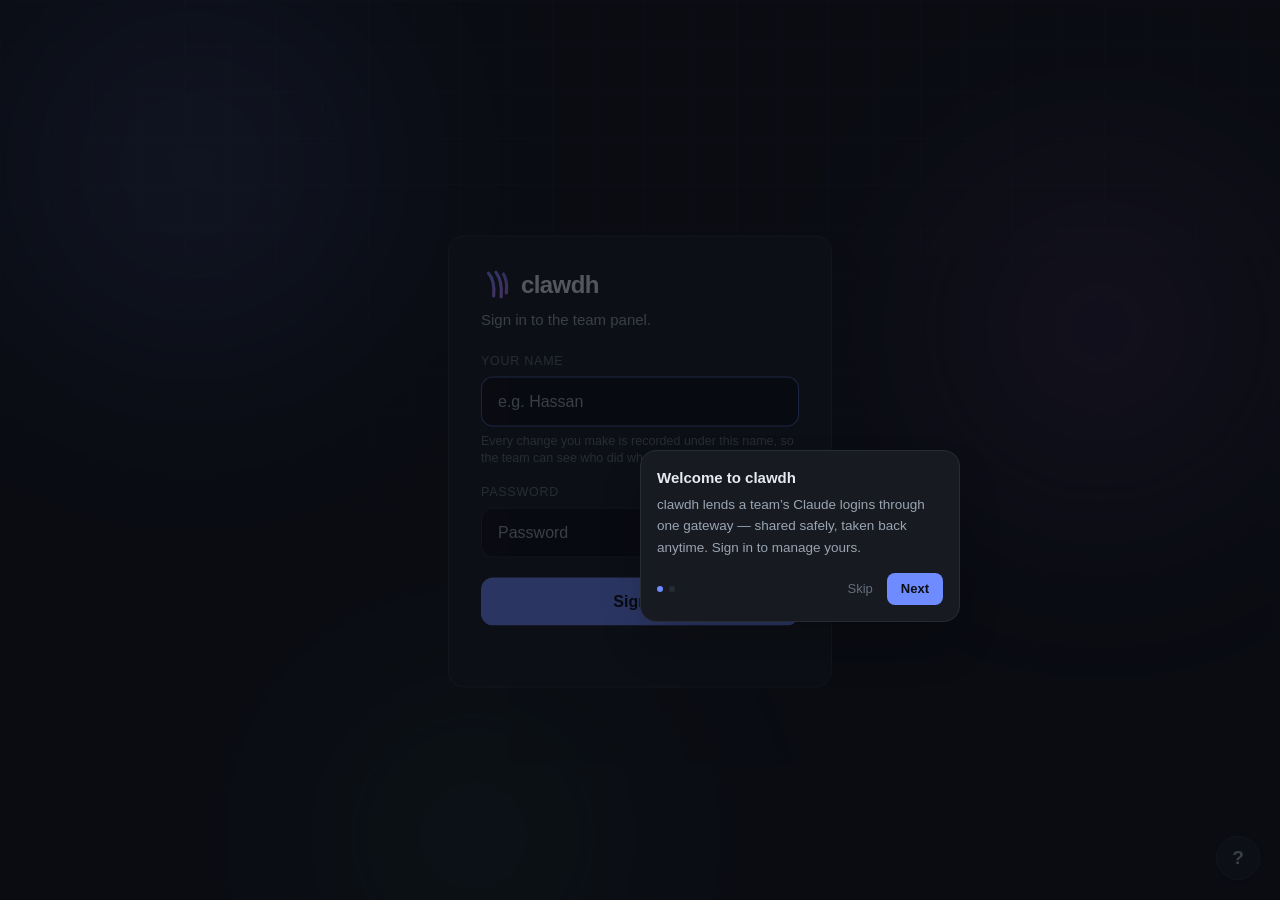
==== commit 4de72ecd: "chore(panel): ship the build with the at-a-glance telemetry Co-Authored-By: Claude Opus 5.5 <noreply" ====
--- a/panel/webui/index.html
+++ b/panel/webui/index.html
@@ -6,8 +6,8 @@
     <meta name="description" content="clawdh — share one Claude subscription across a team." />
     <link rel="icon" href="data:image/svg+xml,%3Csvg xmlns='http://www.w3.org/2000/svg' viewBox='0 0 32 32'%3E%3Cdefs%3E%3ClinearGradient id='g' x1='4' y1='2' x2='28' y2='30' gradientUnits='userSpaceOnUse'%3E%3Cstop stop-color='%236E8BFF'/%3E%3Cstop offset='1' stop-color='%23C77DFF'/%3E%3C/linearGradient%3E%3C/defs%3E%3Cg fill='none' stroke='url(%23g)' stroke-width='3.4' stroke-linecap='round'%3E%3Cpath d='M8 4C12.5 9 14.5 17 13.5 28'/%3E%3Cpath d='M16 3C20.5 9 22.5 18 21.5 29'/%3E%3Cpath d='M24 5C27 10 28 16.5 27 25'/%3E%3C/g%3E%3C/svg%3E" />
     <title>clawdh</title>
-    <script type="module" crossorigin src="./assets/index-DvvPCub4.js"></script>
-    <link rel="stylesheet" crossorigin href="./assets/index-CKuBxmoS.css">
+    <script type="module" crossorigin src="./assets/index-B36zIziP.js"></script>
+    <link rel="stylesheet" crossorigin href="./assets/index-C1SNmzt9.css">
   </head>
   <body>
     <div id="root"></div>
--- a/panel/webui/assets/index-C1SNmzt9.css
+++ b/panel/webui/assets/index-C1SNmzt9.css
@@ -0,0 +1 @@
+*,:before,:after{--tw-border-spacing-x: 0;--tw-border-spacing-y: 0;--tw-translate-x: 0;--tw-translate-y: 0;--tw-rotate: 0;--tw-skew-x: 0;--tw-skew-y: 0;--tw-scale-x: 1;--tw-scale-y: 1;--tw-pan-x: ;--tw-pan-y: ;--tw-pinch-zoom: ;--tw-scroll-snap-strictness: proximity;--tw-gradient-from-position: ;--tw-gradient-via-position: ;--tw-gradient-to-position: ;--tw-ordinal: ;--tw-slashed-zero: ;--tw-numeric-figure: ;--tw-numeric-spacing: ;--tw-numeric-fraction: ;--tw-ring-inset: ;--tw-ring-offset-width: 0px;--tw-ring-offset-color: #fff;--tw-ring-color: rgb(59 130 246 / .5);--tw-ring-offset-shadow: 0 0 #0000;--tw-ring-shadow: 0 0 #0000;--tw-shadow: 0 0 #0000;--tw-shadow-colored: 0 0 #0000;--tw-blur: ;--tw-brightness: ;--tw-contrast: ;--tw-grayscale: ;--tw-hue-rotate: ;--tw-invert: ;--tw-saturate: ;--tw-sepia: ;--tw-drop-shadow: ;--tw-backdrop-blur: ;--tw-backdrop-brightness: ;--tw-backdrop-contrast: ;--tw-backdrop-grayscale: ;--tw-backdrop-hue-rotate: ;--tw-backdrop-invert: ;--tw-backdrop-opacity: ;--tw-backdrop-saturate: ;--tw-backdrop-sepia: ;--tw-contain-size: ;--tw-contain-layout: ;--tw-contain-paint: ;--tw-contain-style: }::backdrop{--tw-border-spacing-x: 0;--tw-border-spacing-y: 0;--tw-translate-x: 0;--tw-translate-y: 0;--tw-rotate: 0;--tw-skew-x: 0;--tw-skew-y: 0;--tw-scale-x: 1;--tw-scale-y: 1;--tw-pan-x: ;--tw-pan-y: ;--tw-pinch-zoom: ;--tw-scroll-snap-strictness: proximity;--tw-gradient-from-position: ;--tw-gradient-via-position: ;--tw-gradient-to-position: ;--tw-ordinal: ;--tw-slashed-zero: ;--tw-numeric-figure: ;--tw-numeric-spacing: ;--tw-numeric-fraction: ;--tw-ring-inset: ;--tw-ring-offset-width: 0px;--tw-ring-offset-color: #fff;--tw-ring-color: rgb(59 130 246 / .5);--tw-ring-offset-shadow: 0 0 #0000;--tw-ring-shadow: 0 0 #0000;--tw-shadow: 0 0 #0000;--tw-shadow-colored: 0 0 #0000;--tw-blur: ;--tw-brightness: ;--tw-contrast: ;--tw-grayscale: ;--tw-hue-rotate: ;--tw-invert: ;--tw-saturate: ;--tw-sepia: ;--tw-drop-shadow: ;--tw-backdrop-blur: ;--tw-backdrop-brightness: ;--tw-backdrop-contrast: ;--tw-backdrop-grayscale: ;--tw-backdrop-hue-rotate: ;--tw-backdrop-invert: ;--tw-backdrop-opacity: ;--tw-backdrop-saturate: ;--tw-backdrop-sepia: ;--tw-contain-size: ;--tw-contain-layout: ;--tw-contain-paint: ;--tw-contain-style: }*,:before,:after{box-sizing:border-box;border-width:0;border-style:solid;border-color:#e5e7eb}:before,:after{--tw-content: ""}html,:host{line-height:1.5;-webkit-text-size-adjust:100%;-moz-tab-size:4;-o-tab-size:4;tab-size:4;font-family:-apple-system,BlinkMacSystemFont,Segoe UI,Roboto,sans-serif;font-feature-settings:normal;font-variation-settings:normal;-webkit-tap-highlight-color:transparent}body{margin:0;line-height:inherit}hr{height:0;color:inherit;border-top-width:1px}abbr:where([title]){-webkit-text-decoration:underline dotted;text-decoration:underline dotted}h1,h2,h3,h4,h5,h6{font-size:inherit;font-weight:inherit}a{color:inherit;text-decoration:inherit}b,strong{font-weight:bolder}code,kbd,samp,pre{font-family:ui-monospace,SFMono-Regular,Menlo,monospace;font-feature-settings:normal;font-variation-settings:normal;font-size:1em}small{font-size:80%}sub,sup{font-size:75%;line-height:0;position:relative;vertical-align:baseline}sub{bottom:-.25em}sup{top:-.5em}table{text-indent:0;border-color:inherit;border-collapse:collapse}button,input,optgroup,select,textarea{font-family:inherit;font-feature-settings:inherit;font-variation-settings:inherit;font-size:100%;font-weight:inherit;line-height:inherit;letter-spacing:inherit;color:inherit;margin:0;padding:0}button,select{text-transform:none}button,input:where([type=button]),input:where([type=reset]),input:where([type=submit]){-webkit-appearance:button;background-color:transparent;background-image:none}:-moz-focusring{outline:auto}:-moz-ui-invalid{box-shadow:none}progress{vertical-align:baseline}::-webkit-inner-spin-button,::-webkit-outer-spin-button{height:auto}[type=search]{-webkit-appearance:textfield;outline-offset:-2px}::-webkit-search-decoration{-webkit-appearance:none}::-webkit-file-upload-button{-webkit-appearance:button;font:inherit}summary{display:list-item}blockquote,dl,dd,h1,h2,h3,h4,h5,h6,hr,figure,p,pre{margin:0}fieldset{margin:0;padding:0}legend{padding:0}ol,ul,menu{list-style:none;margin:0;padding:0}dialog{padding:0}textarea{resize:vertical}input::-moz-placeholder,textarea::-moz-placeholder{opacity:1;color:#9ca3af}input::placeholder,textarea::placeholder{opacity:1;color:#9ca3af}button,[role=button]{cursor:pointer}:disabled{cursor:default}img,svg,video,canvas,audio,iframe,embed,object{display:block;vertical-align:middle}img,video{max-width:100%;height:auto}[hidden]:where(:not([hidden=until-found])){display:none}.pointer-events-none{pointer-events:none}.fixed{position:fixed}.absolute{position:absolute}.relative{position:relative}.inset-0{top:0;right:0;bottom:0;left:0}.inset-x-0{left:0;right:0}.inset-x-2{left:.5rem;right:.5rem}.-bottom-px{bottom:-1px}.-left-\[27px\]{left:-27px}.bottom-3\.5{bottom:.875rem}.right-0{right:0}.right-3\.5{right:.875rem}.top-1\.5{top:.375rem}.top-1\/3{top:33.333333%}.z-10{z-index:10}.z-30{z-index:30}.z-40{z-index:40}.z-50{z-index:50}.z-\[60\]{z-index:60}.col-span-2{grid-column:span 2 / span 2}.col-start-1{grid-column-start:1}.col-start-2{grid-column-start:2}.row-start-1{grid-row-start:1}.row-start-2{grid-row-start:2}.-mx-5{margin-left:-1.25rem;margin-right:-1.25rem}.mx-auto{margin-left:auto;margin-right:auto}.mb-1{margin-bottom:.25rem}.mb-1\.5{margin-bottom:.375rem}.mb-2{margin-bottom:.5rem}.mb-2\.5{margin-bottom:.625rem}.mb-6{margin-bottom:1.5rem}.ml-1\.5{margin-left:.375rem}.ml-2{margin-left:.5rem}.ml-auto{margin-left:auto}.mr-2{margin-right:.5rem}.mt-0\.5{margin-top:.125rem}.mt-1{margin-top:.25rem}.mt-1\.5{margin-top:.375rem}.mt-10{margin-top:2.5rem}.mt-2{margin-top:.5rem}.mt-2\.5{margin-top:.625rem}.mt-3{margin-top:.75rem}.mt-3\.5{margin-top:.875rem}.mt-4{margin-top:1rem}.mt-5{margin-top:1.25rem}.mt-6{margin-top:1.5rem}.mt-8{margin-top:2rem}.block{display:block}.inline-block{display:inline-block}.inline{display:inline}.flex{display:flex}.inline-flex{display:inline-flex}.grid{display:grid}.hidden{display:none}.h-0\.5{height:.125rem}.h-1\.5{height:.375rem}.h-10{height:2.5rem}.h-2{height:.5rem}.h-2\.5{height:.625rem}.h-3\.5{height:.875rem}.h-5{height:1.25rem}.h-8{height:2rem}.h-9{height:2.25rem}.h-\[6px\]{height:6px}.h-full{height:100%}.max-h-72{max-height:18rem}.max-h-80{max-height:20rem}.min-h-0{min-height:0px}.min-h-\[1\.2em\]{min-height:1.2em}.min-h-\[28px\]{min-height:28px}.min-h-full{min-height:100%}.min-h-screen{min-height:100vh}.w-1\.5{width:.375rem}.w-10{width:2.5rem}.w-12{width:3rem}.w-16{width:4rem}.w-2{width:.5rem}.w-2\.5{width:.625rem}.w-3\.5{width:.875rem}.w-32{width:8rem}.w-4{width:1rem}.w-5{width:1.25rem}.w-60{width:15rem}.w-8{width:2rem}.w-9{width:2.25rem}.w-\[6px\]{width:6px}.w-\[72px\]{width:72px}.w-fit{width:-moz-fit-content;width:fit-content}.w-full{width:100%}.min-w-0{min-width:0px}.min-w-\[310px\]{min-width:310px}.max-w-3xl{max-width:48rem}.max-w-5xl{max-width:64rem}.max-w-\[20rem\]{max-width:20rem}.max-w-full{max-width:100%}.max-w-md{max-width:28rem}.max-w-sm{max-width:24rem}.max-w-xl{max-width:36rem}.flex-1{flex:1 1 0%}.shrink-0{flex-shrink:0}.basis-\[200px\]{flex-basis:200px}.basis-full{flex-basis:100%}.transform{transform:translate(var(--tw-translate-x),var(--tw-translate-y)) rotate(var(--tw-rotate)) skew(var(--tw-skew-x)) skewY(var(--tw-skew-y)) scaleX(var(--tw-scale-x)) scaleY(var(--tw-scale-y))}@keyframes pulse{50%{opacity:.5}}.animate-pulse{animation:pulse 2s cubic-bezier(.4,0,.6,1) infinite}.cursor-help{cursor:help}.resize{resize:both}.grid-cols-1{grid-template-columns:repeat(1,minmax(0,1fr))}.grid-cols-2{grid-template-columns:repeat(2,minmax(0,1fr))}.grid-cols-\[1fr_auto_auto_auto\]{grid-template-columns:1fr auto auto auto}.grid-cols-\[minmax\(0\,1fr\)_96px\]{grid-template-columns:minmax(0,1fr) 96px}.flex-col{flex-direction:column}.flex-wrap{flex-wrap:wrap}.items-start{align-items:flex-start}.items-end{align-items:flex-end}.items-center{align-items:center}.items-baseline{align-items:baseline}.justify-end{justify-content:flex-end}.justify-center{justify-content:center}.justify-between{justify-content:space-between}.gap-1{gap:.25rem}.gap-1\.5{gap:.375rem}.gap-2{gap:.5rem}.gap-2\.5{gap:.625rem}.gap-3{gap:.75rem}.gap-4{gap:1rem}.gap-\[2px\]{gap:2px}.gap-x-3{-moz-column-gap:.75rem;column-gap:.75rem}.gap-x-4{-moz-column-gap:1rem;column-gap:1rem}.gap-x-6{-moz-column-gap:1.5rem;column-gap:1.5rem}.gap-y-0\.5{row-gap:.125rem}.gap-y-1{row-gap:.25rem}.gap-y-2{row-gap:.5rem}.space-y-2>:not([hidden])~:not([hidden]){--tw-space-y-reverse: 0;margin-top:calc(.5rem * calc(1 - var(--tw-space-y-reverse)));margin-bottom:calc(.5rem * var(--tw-space-y-reverse))}.divide-y>:not([hidden])~:not([hidden]){--tw-divide-y-reverse: 0;border-top-width:calc(1px * calc(1 - var(--tw-divide-y-reverse)));border-bottom-width:calc(1px * var(--tw-divide-y-reverse))}.divide-line\/60>:not([hidden])~:not([hidden]){border-color:#262c3499}.self-start{align-self:flex-start}.overflow-auto{overflow:auto}.overflow-hidden{overflow:hidden}.overflow-x-auto{overflow-x:auto}.overflow-y-auto{overflow-y:auto}.truncate{overflow:hidden;text-overflow:ellipsis;white-space:nowrap}.whitespace-nowrap{white-space:nowrap}.whitespace-pre-wrap{white-space:pre-wrap}.break-words{overflow-wrap:break-word}.rounded{border-radius:.25rem}.rounded-2xl{border-radius:1rem}.rounded-full{border-radius:9999px}.rounded-lg{border-radius:.5rem}.rounded-md{border-radius:.375rem}.rounded-sm{border-radius:.125rem}.rounded-xl{border-radius:.75rem}.border{border-width:1px}.border-2{border-width:2px}.border-b{border-bottom-width:1px}.border-l{border-left-width:1px}.border-t{border-top-width:1px}.border-dashed{border-style:dashed}.border-crit\/30{border-color:#e05c534d}.border-crit\/40{border-color:#e05c5366}.border-faint\/70{border-color:#626d7cb3}.border-ground{--tw-border-opacity: 1;border-color:rgb(15 18 22 / var(--tw-border-opacity, 1))}.border-line{--tw-border-opacity: 1;border-color:rgb(38 44 52 / var(--tw-border-opacity, 1))}.border-muted{--tw-border-opacity: 1;border-color:rgb(154 164 178 / var(--tw-border-opacity, 1))}.border-ok{--tw-border-opacity: 1;border-color:rgb(70 192 138 / var(--tw-border-opacity, 1))}.border-ok\/30{border-color:#46c08a4d}.border-ok\/40{border-color:#46c08a66}.border-ok\/50{border-color:#46c08a80}.border-primary{--tw-border-opacity: 1;border-color:rgb(110 139 255 / var(--tw-border-opacity, 1))}.border-primary\/40{border-color:#6e8bff66}.border-primary\/50{border-color:#6e8bff80}.border-primary\/60{border-color:#6e8bff99}.border-warn\/30{border-color:#e0a83e4d}.border-warn\/40{border-color:#e0a83e66}.bg-black\/55{background-color:#0000008c}.bg-black\/60{background-color:#0009}.bg-crit{--tw-bg-opacity: 1;background-color:rgb(224 92 83 / var(--tw-bg-opacity, 1))}.bg-crit\/10{background-color:#e05c531a}.bg-crit\/5{background-color:#e05c530d}.bg-ground{--tw-bg-opacity: 1;background-color:rgb(15 18 22 / var(--tw-bg-opacity, 1))}.bg-line{--tw-bg-opacity: 1;background-color:rgb(38 44 52 / var(--tw-bg-opacity, 1))}.bg-ok{--tw-bg-opacity: 1;background-color:rgb(70 192 138 / var(--tw-bg-opacity, 1))}.bg-ok\/10{background-color:#46c08a1a}.bg-primary{--tw-bg-opacity: 1;background-color:rgb(110 139 255 / var(--tw-bg-opacity, 1))}.bg-primary\/10{background-color:#6e8bff1a}.bg-primary\/15{background-color:#6e8bff26}.bg-raised{--tw-bg-opacity: 1;background-color:rgb(23 27 33 / var(--tw-bg-opacity, 1))}.bg-raised-2{--tw-bg-opacity: 1;background-color:rgb(30 36 45 / var(--tw-bg-opacity, 1))}.bg-sunken{--tw-bg-opacity: 1;background-color:rgb(11 14 18 / var(--tw-bg-opacity, 1))}.bg-transparent{background-color:transparent}.bg-warn{--tw-bg-opacity: 1;background-color:rgb(224 168 62 / var(--tw-bg-opacity, 1))}.bg-warn\/10{background-color:#e0a83e1a}.fill-faint{fill:#626d7c}.fill-ink{fill:#e7ebf0}.stroke-line{stroke:#262c34}.p-0\.5{padding:.125rem}.p-1{padding:.25rem}.p-3{padding:.75rem}.p-3\.5{padding:.875rem}.p-4{padding:1rem}.p-5{padding:1.25rem}.p-7{padding:1.75rem}.p-8{padding:2rem}.px-1\.5{padding-left:.375rem;padding-right:.375rem}.px-2{padding-left:.5rem;padding-right:.5rem}.px-2\.5{padding-left:.625rem;padding-right:.625rem}.px-3{padding-left:.75rem;padding-right:.75rem}.px-3\.5{padding-left:.875rem;padding-right:.875rem}.px-4{padding-left:1rem;padding-right:1rem}.px-5{padding-left:1.25rem;padding-right:1.25rem}.px-6{padding-left:1.5rem;padding-right:1.5rem}.px-7{padding-left:1.75rem;padding-right:1.75rem}.py-0\.5{padding-top:.125rem;padding-bottom:.125rem}.py-1{padding-top:.25rem;padding-bottom:.25rem}.py-1\.5{padding-top:.375rem;padding-bottom:.375rem}.py-12{padding-top:3rem;padding-bottom:3rem}.py-2{padding-top:.5rem;padding-bottom:.5rem}.py-2\.5{padding-top:.625rem;padding-bottom:.625rem}.py-3{padding-top:.75rem;padding-bottom:.75rem}.py-3\.5{padding-top:.875rem;padding-bottom:.875rem}.py-6{padding-top:1.5rem;padding-bottom:1.5rem}.py-8{padding-top:2rem;padding-bottom:2rem}.py-\[1px\],.py-px{padding-top:1px;padding-bottom:1px}.pb-24{padding-bottom:6rem}.pb-3{padding-bottom:.75rem}.pb-4{padding-bottom:1rem}.pb-6{padding-bottom:1.5rem}.pl-2\.5{padding-left:.625rem}.pl-3{padding-left:.75rem}.pl-6{padding-left:1.5rem}.pr-1{padding-right:.25rem}.pr-1\.5{padding-right:.375rem}.pt-1{padding-top:.25rem}.pt-3{padding-top:.75rem}.pt-3\.5{padding-top:.875rem}.pt-8{padding-top:2rem}.text-left{text-align:left}.text-center{text-align:center}.text-right{text-align:right}.font-mono{font-family:ui-monospace,SFMono-Regular,Menlo,monospace}.font-sans{font-family:-apple-system,BlinkMacSystemFont,Segoe UI,Roboto,sans-serif}.text-2xl{font-size:1.5rem;line-height:2rem}.text-\[11\.5px\]{font-size:11.5px}.text-\[11px\]{font-size:11px}.text-\[12\.5px\]{font-size:12.5px}.text-\[12px\]{font-size:12px}.text-\[13\.5px\]{font-size:13.5px}.text-\[13px\]{font-size:13px}.text-\[14\.5px\]{font-size:14.5px}.text-\[14px\]{font-size:14px}.text-\[15px\]{font-size:15px}.text-\[16px\]{font-size:16px}.text-\[17px\]{font-size:17px}.text-\[22px\]{font-size:22px}.text-\[26px\]{font-size:26px}.text-\[28px\]{font-size:28px}.text-sm{font-size:.875rem;line-height:1.25rem}.text-xl{font-size:1.25rem;line-height:1.75rem}.font-bold{font-weight:700}.font-medium{font-weight:500}.font-normal{font-weight:400}.font-semibold{font-weight:600}.uppercase{text-transform:uppercase}.normal-case{text-transform:none}.tabular-nums{--tw-numeric-spacing: tabular-nums;font-variant-numeric:var(--tw-ordinal) var(--tw-slashed-zero) var(--tw-numeric-figure) var(--tw-numeric-spacing) var(--tw-numeric-fraction)}.leading-none{line-height:1}.leading-relaxed{line-height:1.625}.leading-snug{line-height:1.375}.leading-tight{line-height:1.25}.tracking-\[0\.06em\]{letter-spacing:.06em}.tracking-\[0\.08em\]{letter-spacing:.08em}.tracking-tight{letter-spacing:-.025em}.tracking-wide{letter-spacing:.025em}.text-crit{--tw-text-opacity: 1;color:rgb(224 92 83 / var(--tw-text-opacity, 1))}.text-faint{--tw-text-opacity: 1;color:rgb(98 109 124 / var(--tw-text-opacity, 1))}.text-ink{--tw-text-opacity: 1;color:rgb(231 235 240 / var(--tw-text-opacity, 1))}.text-ink\/90{color:#e7ebf0e6}.text-muted{--tw-text-opacity: 1;color:rgb(154 164 178 / var(--tw-text-opacity, 1))}.text-ok{--tw-text-opacity: 1;color:rgb(70 192 138 / var(--tw-text-opacity, 1))}.text-primary{--tw-text-opacity: 1;color:rgb(110 139 255 / var(--tw-text-opacity, 1))}.text-sunken{--tw-text-opacity: 1;color:rgb(11 14 18 / var(--tw-text-opacity, 1))}.text-warn{--tw-text-opacity: 1;color:rgb(224 168 62 / var(--tw-text-opacity, 1))}.opacity-85{opacity:.85}.shadow-2xl{--tw-shadow: 0 25px 50px -12px rgb(0 0 0 / .25);--tw-shadow-colored: 0 25px 50px -12px var(--tw-shadow-color);box-shadow:var(--tw-ring-offset-shadow, 0 0 #0000),var(--tw-ring-shadow, 0 0 #0000),var(--tw-shadow)}.shadow-lg{--tw-shadow: 0 10px 15px -3px rgb(0 0 0 / .1), 0 4px 6px -4px rgb(0 0 0 / .1);--tw-shadow-colored: 0 10px 15px -3px var(--tw-shadow-color), 0 4px 6px -4px var(--tw-shadow-color);box-shadow:var(--tw-ring-offset-shadow, 0 0 #0000),var(--tw-ring-shadow, 0 0 #0000),var(--tw-shadow)}.shadow-xl{--tw-shadow: 0 20px 25px -5px rgb(0 0 0 / .1), 0 8px 10px -6px rgb(0 0 0 / .1);--tw-shadow-colored: 0 20px 25px -5px var(--tw-shadow-color), 0 8px 10px -6px var(--tw-shadow-color);box-shadow:var(--tw-ring-offset-shadow, 0 0 #0000),var(--tw-ring-shadow, 0 0 #0000),var(--tw-shadow)}.shadow-primary\/20{--tw-shadow-color: rgb(110 139 255 / .2);--tw-shadow: var(--tw-shadow-colored)}.outline-none{outline:2px solid transparent;outline-offset:2px}.ring{--tw-ring-offset-shadow: var(--tw-ring-inset) 0 0 0 var(--tw-ring-offset-width) var(--tw-ring-offset-color);--tw-ring-shadow: var(--tw-ring-inset) 0 0 0 calc(3px + var(--tw-ring-offset-width)) var(--tw-ring-color);box-shadow:var(--tw-ring-offset-shadow),var(--tw-ring-shadow),var(--tw-shadow, 0 0 #0000)}.blur{--tw-blur: blur(8px);filter:var(--tw-blur) var(--tw-brightness) var(--tw-contrast) var(--tw-grayscale) var(--tw-hue-rotate) var(--tw-invert) var(--tw-saturate) var(--tw-sepia) var(--tw-drop-shadow)}.filter{filter:var(--tw-blur) var(--tw-brightness) var(--tw-contrast) var(--tw-grayscale) var(--tw-hue-rotate) var(--tw-invert) var(--tw-saturate) var(--tw-sepia) var(--tw-drop-shadow)}.backdrop-blur-\[2px\]{--tw-backdrop-blur: blur(2px);-webkit-backdrop-filter:var(--tw-backdrop-blur) var(--tw-backdrop-brightness) var(--tw-backdrop-contrast) var(--tw-backdrop-grayscale) var(--tw-backdrop-hue-rotate) var(--tw-backdrop-invert) var(--tw-backdrop-opacity) var(--tw-backdrop-saturate) var(--tw-backdrop-sepia);backdrop-filter:var(--tw-backdrop-blur) var(--tw-backdrop-brightness) var(--tw-backdrop-contrast) var(--tw-backdrop-grayscale) var(--tw-backdrop-hue-rotate) var(--tw-backdrop-invert) var(--tw-backdrop-opacity) var(--tw-backdrop-saturate) var(--tw-backdrop-sepia)}.transition{transition-property:color,background-color,border-color,text-decoration-color,fill,stroke,opacity,box-shadow,transform,filter,backdrop-filter;transition-timing-function:cubic-bezier(.4,0,.2,1);transition-duration:.15s}.transition-\[filter\]{transition-property:filter;transition-timing-function:cubic-bezier(.4,0,.2,1);transition-duration:.15s}.transition-colors{transition-property:color,background-color,border-color,text-decoration-color,fill,stroke;transition-timing-function:cubic-bezier(.4,0,.2,1);transition-duration:.15s}.transition-transform{transition-property:transform;transition-timing-function:cubic-bezier(.4,0,.2,1);transition-duration:.15s}:root{color-scheme:dark}html,body,#root{height:100%}body{margin:0;background:#0f1216;color:#e7ebf0;font-family:-apple-system,BlinkMacSystemFont,Segoe UI,Roboto,sans-serif;-webkit-font-smoothing:antialiased}::-moz-selection{background:#6e8bff;color:#0b0e12}::selection{background:#6e8bff;color:#0b0e12}.scrollbar-none{scrollbar-width:none}.scrollbar-none::-webkit-scrollbar{display:none}.backdrop{position:fixed;top:0;right:0;bottom:0;left:0;z-index:-1;overflow:hidden;pointer-events:none;background:#0f1216}.backdrop:after{content:"";position:absolute;top:0;right:0;bottom:0;left:0;background-image:linear-gradient(rgba(110,139,255,.05) 1px,transparent 1px),linear-gradient(90deg,rgba(110,139,255,.05) 1px,transparent 1px);background-size:46px 46px;-webkit-mask-image:radial-gradient(ellipse 80% 60% at 50% 0%,#000 40%,transparent 100%);mask-image:radial-gradient(ellipse 80% 60% at 50% 0%,#000 40%,transparent 100%)}.blob{position:absolute;border-radius:50%;filter:blur(90px);opacity:.5;will-change:transform}.blob.a{width:46vw;height:46vw;left:-8vw;top:-10vw;background:radial-gradient(circle,rgba(110,139,255,.55),transparent 70%);animation:drift-a 26s ease-in-out infinite}.blob.b{width:40vw;height:40vw;right:-6vw;top:8vh;background:radial-gradient(circle,rgba(199,125,255,.4),transparent 70%);animation:drift-b 32s ease-in-out infinite}.blob.c{width:38vw;height:38vw;left:18vw;bottom:-14vw;background:radial-gradient(circle,rgba(70,192,138,.3),transparent 70%);animation:drift-c 38s ease-in-out infinite}@keyframes drift-a{0%,to{transform:translate(0) scale(1)}50%{transform:translate(10vw,7vh) scale(1.12)}}@keyframes drift-b{0%,to{transform:translate(0) scale(1)}50%{transform:translate(-8vw,10vh) scale(.9)}}@keyframes drift-c{0%,to{transform:translate(0) scale(1)}50%{transform:translate(9vw,-8vh) scale(1.1)}}@media (prefers-reduced-motion: reduce){.blob{animation:none}}.wordmark:hover .logo-mark path{animation:logo-rake .55s cubic-bezier(.2,.7,.3,1) both}.wordmark:hover .logo-mark path:nth-of-type(2){animation-delay:.07s}.wordmark:hover .logo-mark path:nth-of-type(3){animation-delay:.14s}@keyframes logo-rake{0%{stroke-dasharray:1 1.1;stroke-dashoffset:1.04}to{stroke-dasharray:1 1.1;stroke-dashoffset:0}}@media (prefers-reduced-motion: reduce){.wordmark:hover .logo-mark path{animation:none}}:root{--intro-lift: 1.42s}.intro{--primary: #6E8BFF;--primary-2: #C77DFF;--ground: #0F1216;--ink: #E7EBF0;--muted: #9AA4B2;--line: #262C34;position:fixed;top:0;right:0;bottom:0;left:0;z-index:1000;display:flex;align-items:center;justify-content:center;background:var(--ground);pointer-events:none;animation:intro-lift .42s ease-in-out var(--intro-lift) both}@keyframes intro-lift{to{opacity:0;transform:scale(1.03)}}.intro-stage{position:relative;width:70vmin;max-width:460px;animation:intro-jolt .18s linear .72s}@keyframes intro-jolt{0%{transform:none}25%{transform:translate(-2px,1px)}50%{transform:translate(2px,-1px)}75%{transform:translate(-1px)}to{transform:none}}.intro-svg{display:block;width:100%;height:auto;overflow:visible}.intro-stop-a{stop-color:var(--primary)}.intro-stop-b{stop-color:var(--primary-2)}.intro-slash path{fill:none;stroke-linecap:round;stroke-dasharray:1 1.1;stroke-dashoffset:1.04;animation:intro-draw .42s cubic-bezier(.75,0,.25,1) both}@keyframes intro-draw{to{stroke-dashoffset:0}}.intro-slash .glow{stroke:url(#intrograd);stroke-width:18;opacity:.55;filter:url(#introglow)}.intro-slash .core{stroke:url(#intrograd);stroke-width:7.5}.intro-slash .hot{stroke:#fff;stroke-width:2.2;animation-name:intro-draw-hot}@keyframes intro-draw-hot{0%{stroke-dashoffset:1.04;opacity:0}30%{opacity:.95}to{stroke-dashoffset:0;opacity:.95}}.intro-slash.s0 path{animation-delay:.1s}.intro-slash.s0 .hot{animation-delay:.15s}.intro-slash.s1 path{animation-delay:.21s}.intro-slash.s1 .hot{animation-delay:.26s}.intro-slash.s2 path{animation-delay:.32s}.intro-slash.s2 .hot{animation-delay:.37s}.intro-slash{animation:intro-settle .5s ease-out .82s both}@keyframes intro-settle{to{opacity:.22}}.intro-spark{opacity:0;transform-box:fill-box;transform-origin:center;animation:intro-spark .5s ease-out both}@keyframes intro-spark{0%{opacity:0;transform:none}15%{opacity:1}to{opacity:0;transform:translate(var(--dx),var(--dy)) scale(.2)}}.intro-flash,.intro-ring{transform-box:fill-box;transform-origin:center;opacity:0}.intro-flash{animation:intro-flash .6s ease-out .69s both}@keyframes intro-flash{0%{opacity:0;transform:scale(.5)}40%{opacity:.9}to{opacity:0;transform:scale(1.35)}}.intro-ring{fill:none;stroke:url(#intrograd);stroke-width:1.5;animation:intro-ring .75s cubic-bezier(.2,.7,.3,1) .74s both}@keyframes intro-ring{0%{opacity:0;transform:scale(.1)}35%{opacity:.7}to{opacity:0;transform:scale(1.3)}}.intro-word{position:absolute;top:0;right:0;bottom:0;left:0;display:flex;flex-direction:column;align-items:center;justify-content:center;gap:12px;font-size:48px;font-weight:650;color:var(--ink);opacity:0;filter:blur(12px);letter-spacing:.22em;transform:scale(.97);animation:intro-word .55s cubic-bezier(.2,.7,.2,1) .72s both}@keyframes intro-word{to{opacity:1;filter:blur(0);letter-spacing:-.03em;transform:none}}.intro-pill{font-size:12.5px;font-weight:500;letter-spacing:0;color:var(--muted);border:1px solid var(--line);background:#171b21cc;border-radius:999px;padding:3px 10px;opacity:0;transform:translateY(6px);animation:intro-pill .35s ease-out 1.04s both}@keyframes intro-pill{to{opacity:1;transform:none}}@media (prefers-reduced-motion: reduce){.intro{display:none}}.first\:rounded-l-full:first-child{border-top-left-radius:9999px;border-bottom-left-radius:9999px}.last\:rounded-r-full:last-child{border-top-right-radius:9999px;border-bottom-right-radius:9999px}.last\:border-b-0:last-child{border-bottom-width:0px}.last\:pb-0:last-child{padding-bottom:0}.hover\:border-crit\/50:hover{border-color:#e05c5380}.hover\:border-line\/0:hover{border-color:#262c3400}.hover\:border-muted:hover{--tw-border-opacity: 1;border-color:rgb(154 164 178 / var(--tw-border-opacity, 1))}.hover\:border-primary\/50:hover{border-color:#6e8bff80}.hover\:border-primary\/60:hover{border-color:#6e8bff99}.hover\:bg-primary\/20:hover{background-color:#6e8bff33}.hover\:bg-primary\/25:hover{background-color:#6e8bff40}.hover\:bg-raised:hover{--tw-bg-opacity: 1;background-color:rgb(23 27 33 / var(--tw-bg-opacity, 1))}.hover\:bg-raised-2:hover{--tw-bg-opacity: 1;background-color:rgb(30 36 45 / var(--tw-bg-opacity, 1))}.hover\:text-crit:hover{--tw-text-opacity: 1;color:rgb(224 92 83 / var(--tw-text-opacity, 1))}.hover\:text-ink:hover{--tw-text-opacity: 1;color:rgb(231 235 240 / var(--tw-text-opacity, 1))}.hover\:text-muted:hover{--tw-text-opacity: 1;color:rgb(154 164 178 / var(--tw-text-opacity, 1))}.hover\:ring-1:hover{--tw-ring-offset-shadow: var(--tw-ring-inset) 0 0 0 var(--tw-ring-offset-width) var(--tw-ring-offset-color);--tw-ring-shadow: var(--tw-ring-inset) 0 0 0 calc(1px + var(--tw-ring-offset-width)) var(--tw-ring-color);box-shadow:var(--tw-ring-offset-shadow),var(--tw-ring-shadow),var(--tw-shadow, 0 0 #0000)}.hover\:ring-primary\/25:hover{--tw-ring-color: rgb(110 139 255 / .25)}.hover\:brightness-110:hover{--tw-brightness: brightness(1.1);filter:var(--tw-blur) var(--tw-brightness) var(--tw-contrast) var(--tw-grayscale) var(--tw-hue-rotate) var(--tw-invert) var(--tw-saturate) var(--tw-sepia) var(--tw-drop-shadow)}.focus\:border-primary\/60:focus{border-color:#6e8bff99}.active\:scale-\[0\.97\]:active{--tw-scale-x: .97;--tw-scale-y: .97;transform:translate(var(--tw-translate-x),var(--tw-translate-y)) rotate(var(--tw-rotate)) skew(var(--tw-skew-x)) skewY(var(--tw-skew-y)) scaleX(var(--tw-scale-x)) scaleY(var(--tw-scale-y))}.active\:scale-\[0\.98\]:active{--tw-scale-x: .98;--tw-scale-y: .98;transform:translate(var(--tw-translate-x),var(--tw-translate-y)) rotate(var(--tw-rotate)) skew(var(--tw-skew-x)) skewY(var(--tw-skew-y)) scaleX(var(--tw-scale-x)) scaleY(var(--tw-scale-y))}.disabled\:opacity-40:disabled{opacity:.4}.disabled\:opacity-50:disabled{opacity:.5}@media (min-width: 640px){.sm\:bottom-5{bottom:1.25rem}.sm\:right-5{right:1.25rem}.sm\:col-span-1{grid-column:span 1 / span 1}.sm\:col-start-2{grid-column-start:2}.sm\:col-start-3{grid-column-start:3}.sm\:row-start-1{grid-row-start:1}.sm\:mx-0{margin-left:0;margin-right:0}.sm\:mt-0{margin-top:0}.sm\:grid{display:grid}.sm\:h-11{height:2.75rem}.sm\:w-11{width:2.75rem}.sm\:basis-auto{flex-basis:auto}.sm\:grid-cols-2{grid-template-columns:repeat(2,minmax(0,1fr))}.sm\:grid-cols-4{grid-template-columns:repeat(4,minmax(0,1fr))}.sm\:grid-cols-\[1fr_auto_auto_auto\]{grid-template-columns:1fr auto auto auto}.sm\:grid-cols-\[minmax\(0\,1\.5fr\)_minmax\(80px\,1fr\)_minmax\(0\,1fr\)\]{grid-template-columns:minmax(0,1.5fr) minmax(80px,1fr) minmax(0,1fr)}.sm\:grid-cols-\[minmax\(0\,200px\)_minmax\(0\,1fr\)_96px\]{grid-template-columns:minmax(0,200px) minmax(0,1fr) 96px}.sm\:flex-row{flex-direction:row}.sm\:items-center{align-items:center}.sm\:gap-3{gap:.75rem}.sm\:gap-4{gap:1rem}.sm\:gap-8{gap:2rem}.sm\:p-7{padding:1.75rem}.sm\:px-0{padding-left:0;padding-right:0}.sm\:px-8{padding-left:2rem;padding-right:2rem}.sm\:text-right{text-align:right}.sm\:text-\[19px\]{font-size:19px}.sm\:opacity-100{opacity:1}}
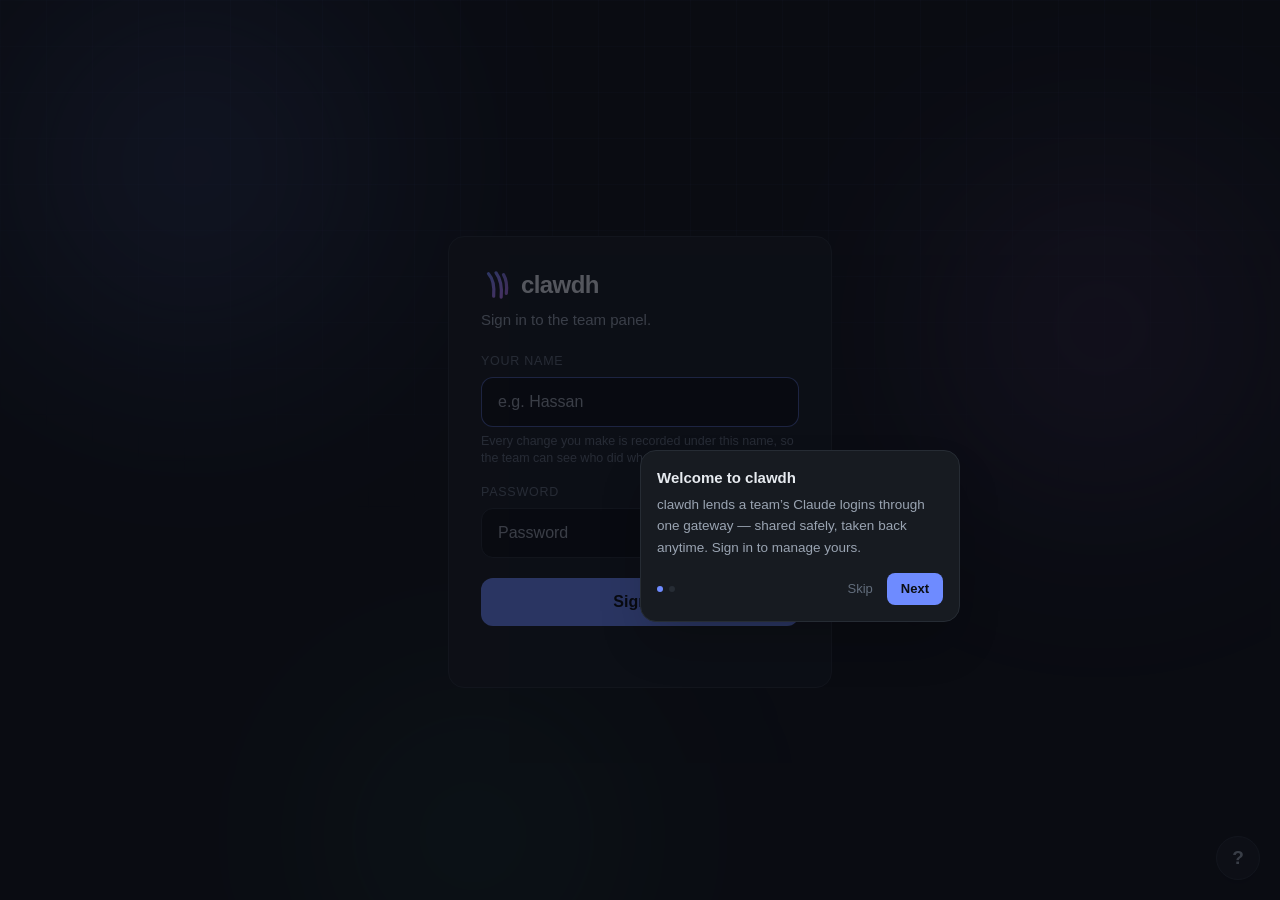
==== commit 7d9f117d: "fix(ui): telemetry times are 12-hour in the viewer's own zone The telemetry chart and its tooltips w" ====
--- a/panel/webui/index.html
+++ b/panel/webui/index.html
@@ -6,7 +6,7 @@
     <meta name="description" content="clawdh — share one Claude subscription across a team." />
     <link rel="icon" href="data:image/svg+xml,%3Csvg xmlns='http://www.w3.org/2000/svg' viewBox='0 0 32 32'%3E%3Cdefs%3E%3ClinearGradient id='g' x1='4' y1='2' x2='28' y2='30' gradientUnits='userSpaceOnUse'%3E%3Cstop stop-color='%236E8BFF'/%3E%3Cstop offset='1' stop-color='%23C77DFF'/%3E%3C/linearGradient%3E%3C/defs%3E%3Cg fill='none' stroke='url(%23g)' stroke-width='3.4' stroke-linecap='round'%3E%3Cpath d='M8 4C12.5 9 14.5 17 13.5 28'/%3E%3Cpath d='M16 3C20.5 9 22.5 18 21.5 29'/%3E%3Cpath d='M24 5C27 10 28 16.5 27 25'/%3E%3C/g%3E%3C/svg%3E" />
     <title>clawdh</title>
-    <script type="module" crossorigin src="./assets/index-B36zIziP.js"></script>
+    <script type="module" crossorigin src="./assets/index-CzvhLW_g.js"></script>
     <link rel="stylesheet" crossorigin href="./assets/index-C1SNmzt9.css">
   </head>
   <body>
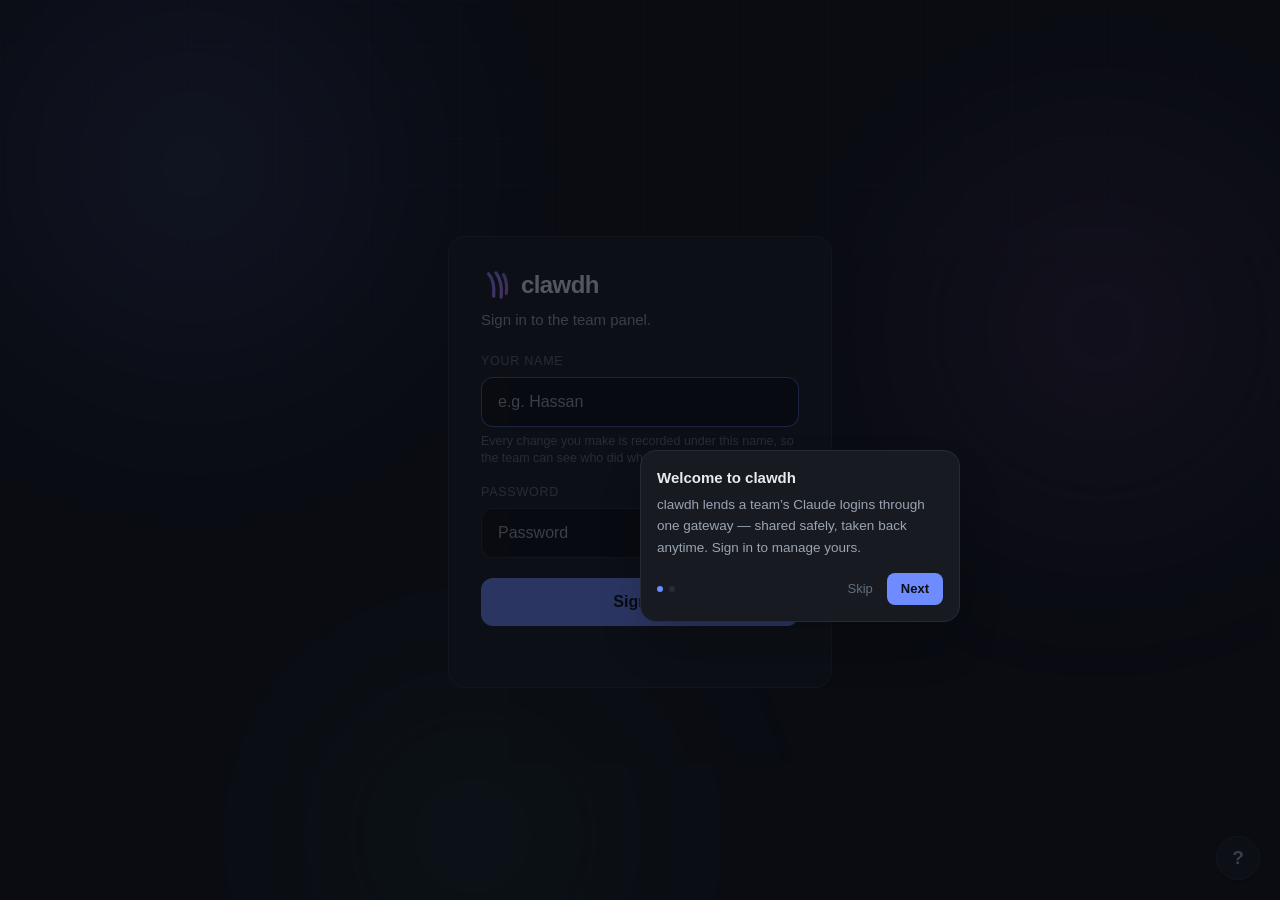
==== commit 79769171: "feat(ui): the part of the week nothing through clawdh explains is called Unknown, and says what it m" ====
--- a/panel/webui/index.html
+++ b/panel/webui/index.html
@@ -6,7 +6,7 @@
     <meta name="description" content="clawdh — share one Claude subscription across a team." />
     <link rel="icon" href="data:image/svg+xml,%3Csvg xmlns='http://www.w3.org/2000/svg' viewBox='0 0 32 32'%3E%3Cdefs%3E%3ClinearGradient id='g' x1='4' y1='2' x2='28' y2='30' gradientUnits='userSpaceOnUse'%3E%3Cstop stop-color='%236E8BFF'/%3E%3Cstop offset='1' stop-color='%23C77DFF'/%3E%3C/linearGradient%3E%3C/defs%3E%3Cg fill='none' stroke='url(%23g)' stroke-width='3.4' stroke-linecap='round'%3E%3Cpath d='M8 4C12.5 9 14.5 17 13.5 28'/%3E%3Cpath d='M16 3C20.5 9 22.5 18 21.5 29'/%3E%3Cpath d='M24 5C27 10 28 16.5 27 25'/%3E%3C/g%3E%3C/svg%3E" />
     <title>clawdh</title>
-    <script type="module" crossorigin src="./assets/index-CzvhLW_g.js"></script>
+    <script type="module" crossorigin src="./assets/index-CXI5KcOZ.js"></script>
     <link rel="stylesheet" crossorigin href="./assets/index-C1SNmzt9.css">
   </head>
   <body>
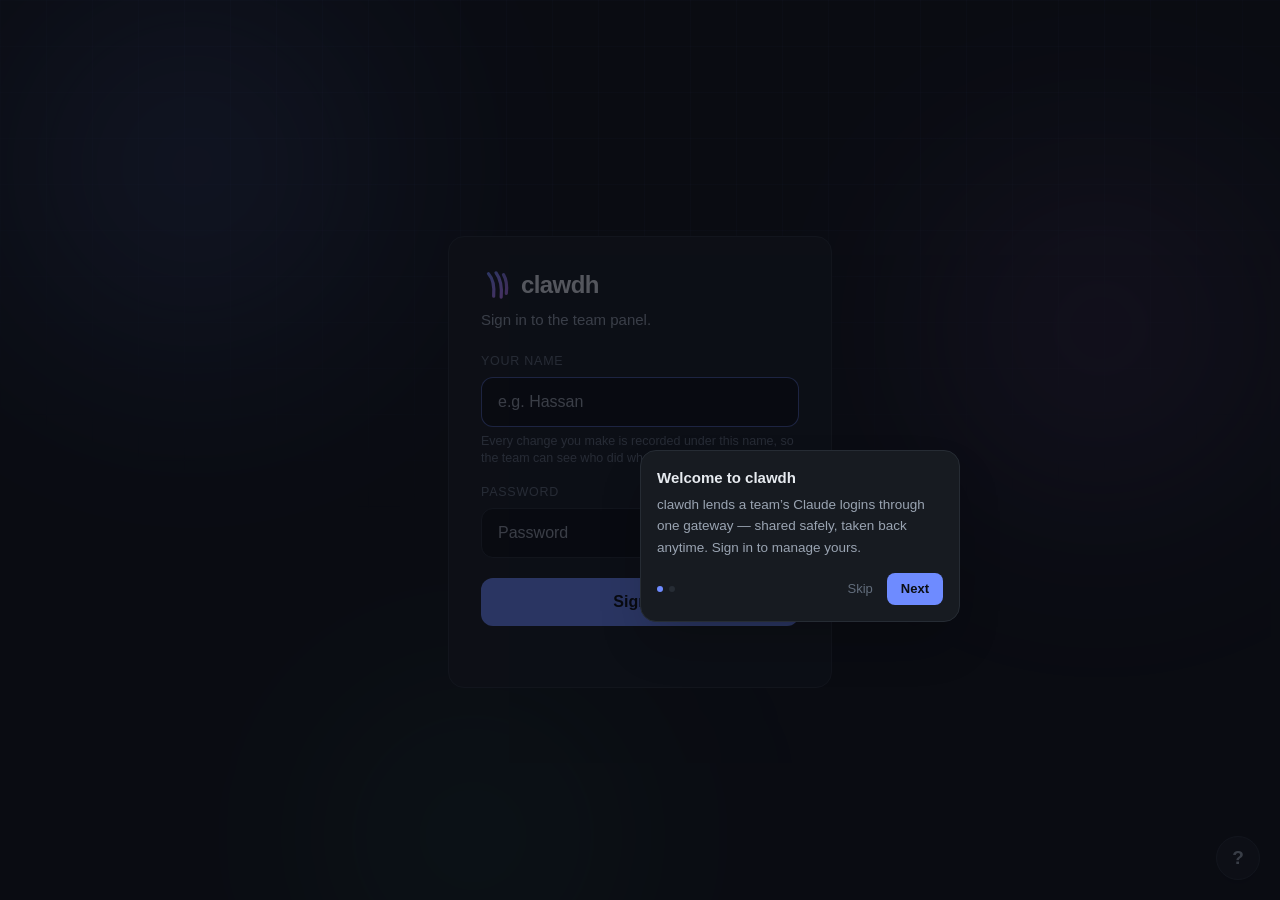
==== commit 661ebdd1: "feat(panel): flag a machine that has stopped updating without saying why A machine can stop updating" ====
--- a/panel/webui/index.html
+++ b/panel/webui/index.html
@@ -6,7 +6,7 @@
     <meta name="description" content="clawdh — share one Claude subscription across a team." />
     <link rel="icon" href="data:image/svg+xml,%3Csvg xmlns='http://www.w3.org/2000/svg' viewBox='0 0 32 32'%3E%3Cdefs%3E%3ClinearGradient id='g' x1='4' y1='2' x2='28' y2='30' gradientUnits='userSpaceOnUse'%3E%3Cstop stop-color='%236E8BFF'/%3E%3Cstop offset='1' stop-color='%23C77DFF'/%3E%3C/linearGradient%3E%3C/defs%3E%3Cg fill='none' stroke='url(%23g)' stroke-width='3.4' stroke-linecap='round'%3E%3Cpath d='M8 4C12.5 9 14.5 17 13.5 28'/%3E%3Cpath d='M16 3C20.5 9 22.5 18 21.5 29'/%3E%3Cpath d='M24 5C27 10 28 16.5 27 25'/%3E%3C/g%3E%3C/svg%3E" />
     <title>clawdh</title>
-    <script type="module" crossorigin src="./assets/index-CXI5KcOZ.js"></script>
+    <script type="module" crossorigin src="./assets/index-DUoSesfV.js"></script>
     <link rel="stylesheet" crossorigin href="./assets/index-C1SNmzt9.css">
   </head>
   <body>
